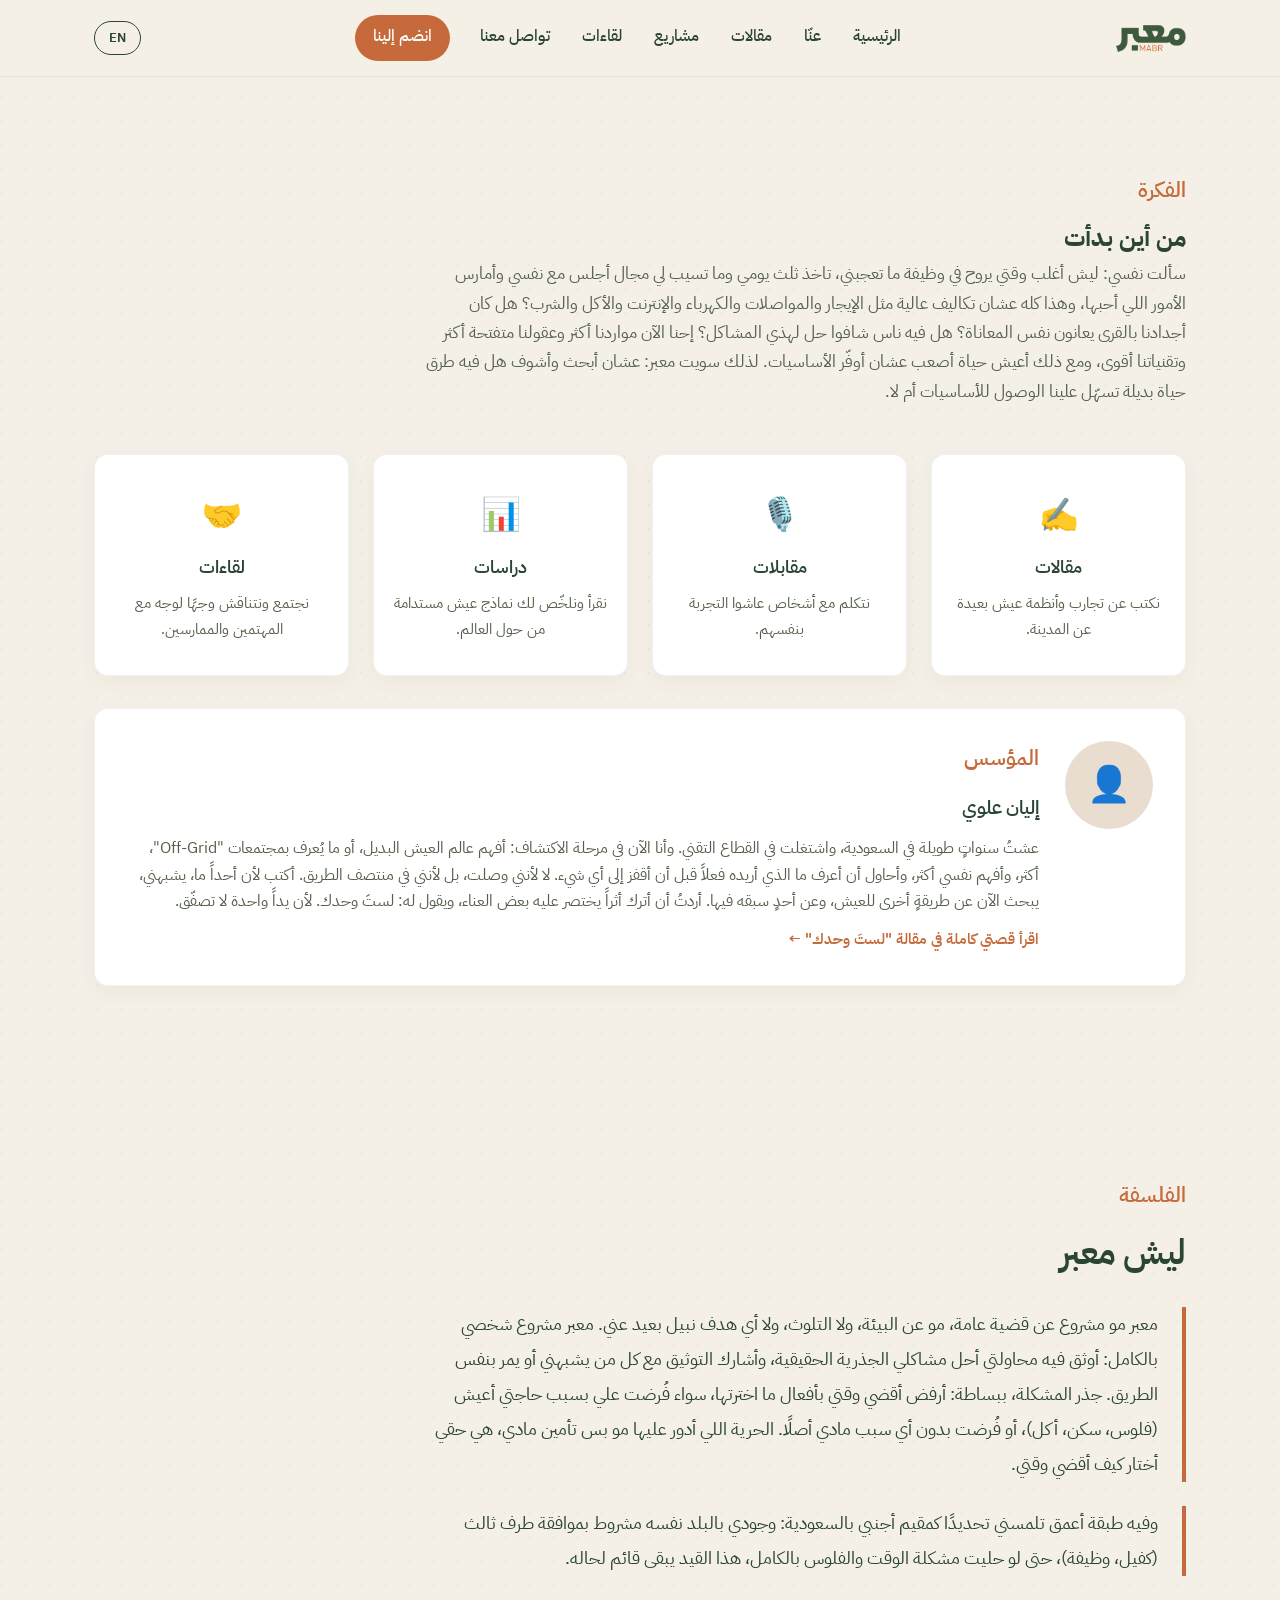
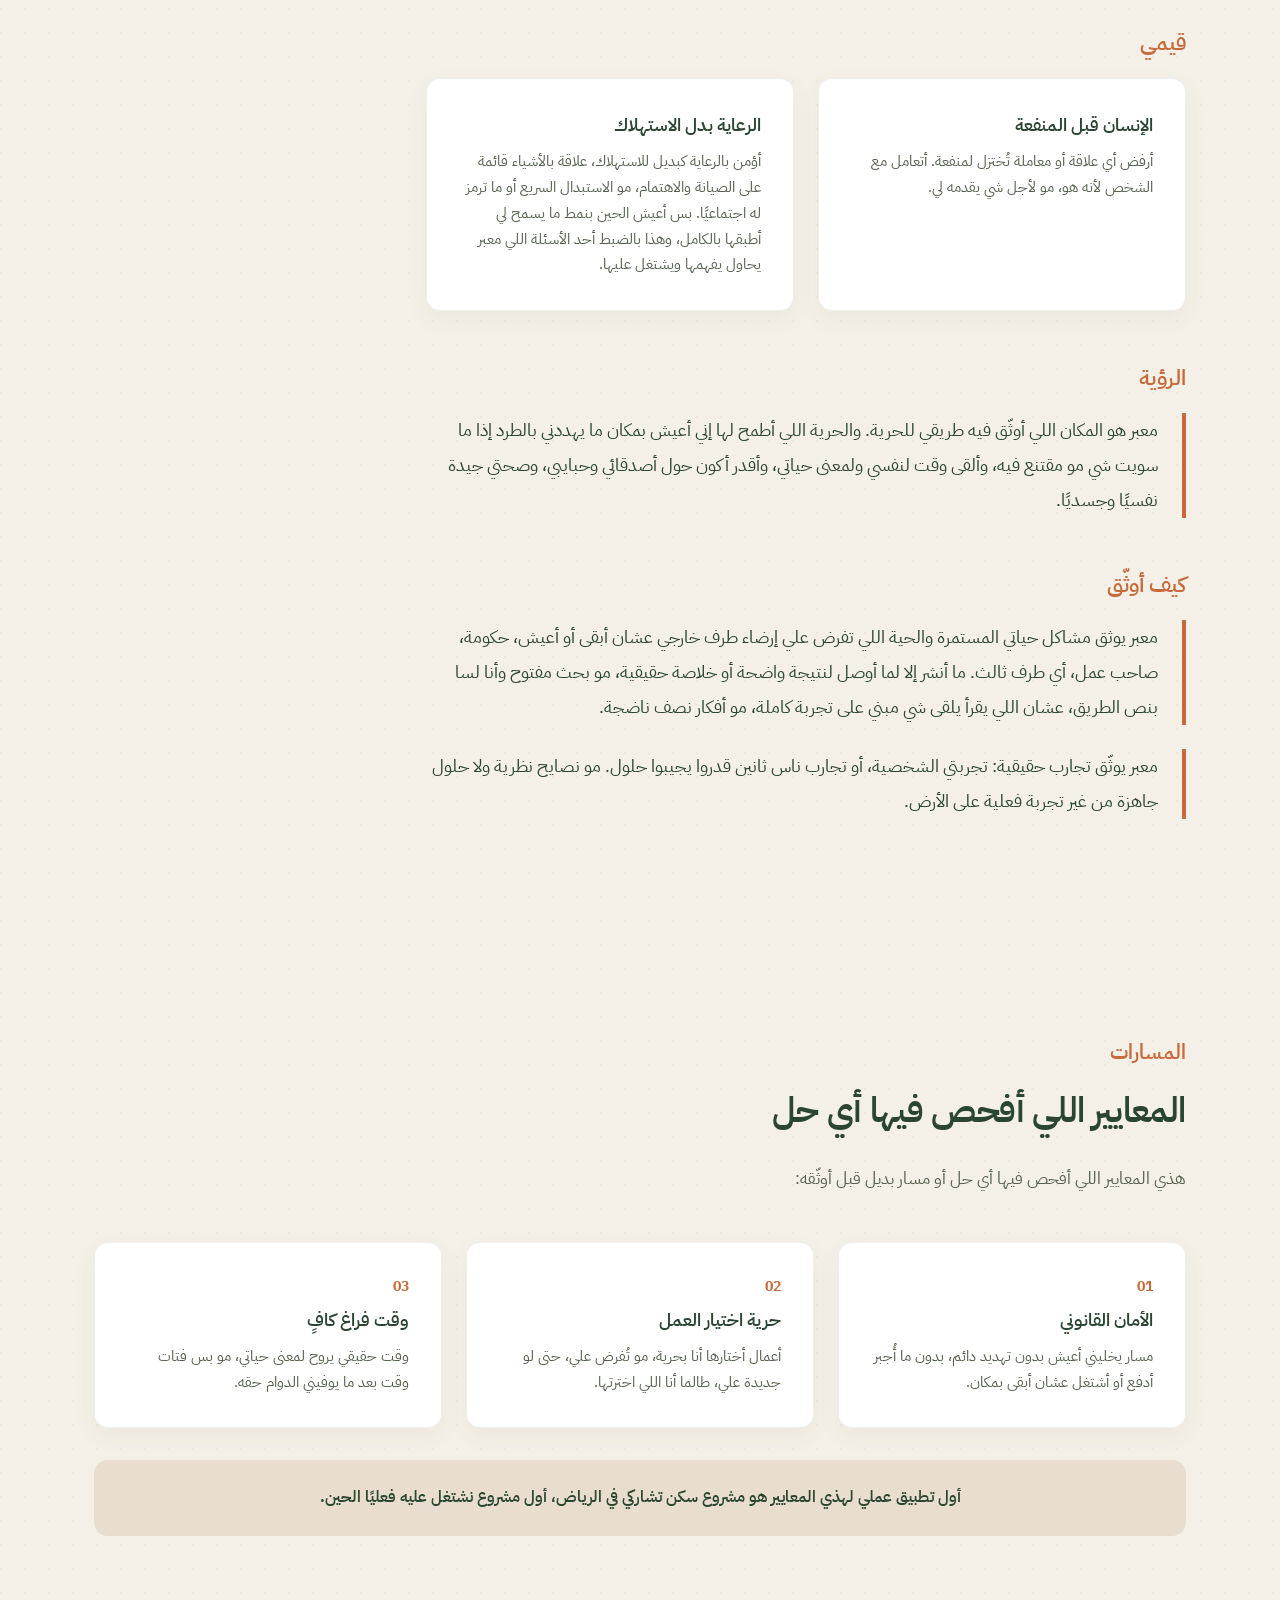
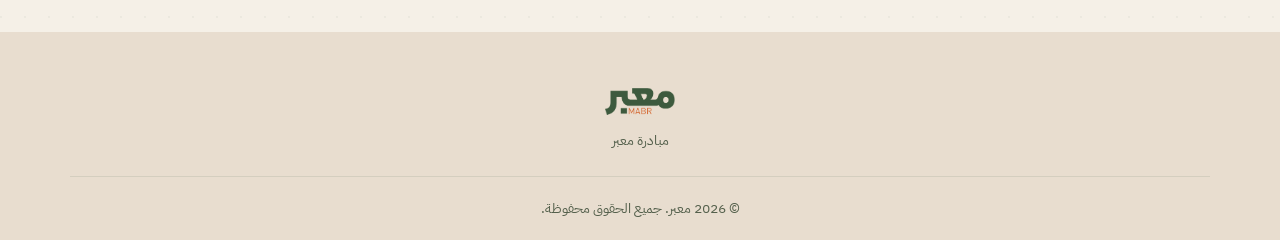
==== about.html @ 3aae7ce2 "Simplify homepage, split About/Articles into dedicated pages" ====
<!DOCTYPE html>
<html lang="ar" dir="rtl">
<head>
<meta charset="UTF-8">
<meta name="viewport" content="width=device-width, initial-scale=1.0">
<title>عنّا | معبر</title>
<meta name="description" content="معبر: الفكرة، الفلسفة، القيم، والمعايير اللي أفحص فيها أي حل أو مسار عيش بديل.">
<meta property="og:type" content="website">
<meta property="og:title" content="عنّا | معبر">
<meta property="og:description" content="معبر: الفكرة، الفلسفة، القيم، والمعايير اللي أفحص فيها أي حل أو مسار عيش بديل.">
<meta property="og:image" content="https://mabr.net/logo.png">
<meta property="og:url" content="https://mabr.net/about.html">
<meta name="twitter:card" content="summary">
<meta name="twitter:title" content="عنّا | معبر">
<meta name="twitter:description" content="معبر: الفكرة، الفلسفة، القيم، والمعايير اللي أفحص فيها أي حل أو مسار عيش بديل.">
<meta name="twitter:image" content="https://mabr.net/logo.png">
<link rel="canonical" href="https://mabr.net/about.html">
<link rel="preconnect" href="https://fonts.googleapis.com">
<link href="https://fonts.googleapis.com/css2?family=IBM+Plex+Sans+Arabic:wght@400;500;600;700&family=IBM+Plex+Sans:wght@400;500;600;700&display=swap" rel="stylesheet">
<link rel="icon" href="favicon-32.png" sizes="32x32" type="image/png">
<link rel="icon" href="favicon-192.png" sizes="192x192" type="image/png">
<link rel="apple-touch-icon" href="apple-touch-icon.png">
<link rel="stylesheet" href="style.css">
</head>
<body class="lang-ar">

<header class="site-header">
  <div class="container header-inner">
    <a href="index.html" class="logo">
      <img src="logo.png" alt="معبر" class="logo-img" onerror="this.style.display='none'; this.closest('.logo').classList.add('logo-fallback');">
      <span class="logo-text"><span class="logo-ar">معبر</span><span class="logo-en">Mabr</span></span>
    </a>

    <nav class="main-nav" id="mainNav">
      <a href="index.html#home" data-i18n="nav_home">الرئيسية</a>
      <a href="about.html" data-i18n="nav_about">عنّا</a>
      <a href="articles.html" data-i18n="nav_articles">مقالات</a>
      <a href="projects.html" data-i18n="nav_projects">مشاريع</a>
      <a href="talks.html" data-i18n="nav_talks">لقاءات</a>
      <a href="contact.html" data-i18n="nav_contact">تواصل معنا</a>
      <a href="index.html#join" class="nav-cta" data-i18n="nav_join">انضم إلينا</a>
    </nav>

    <div class="header-actions">
      <button id="langToggle" class="lang-toggle" aria-label="Switch language">EN</button>
      <button id="navBurger" class="nav-burger" aria-label="Menu">
        <span></span><span></span><span></span>
      </button>
    </div>
  </div>
</header>

<main>
  <!-- ABOUT -->
  <section class="about">
    <div class="container">
      <span class="section-tag" data-i18n="about_tag">الفكرة</span>
      <h1 data-i18n="about_title">من أين بدأت</h1>
      <p class="about-text" data-i18n="about_text">
        سألت نفسي: ليش أغلب وقتي يروح في وظيفة ما تعجبني، تاخذ ثلث يومي وما تسيب لي مجال أجلس مع نفسي وأمارس الأمور
        اللي أحبها، وهذا كله عشان تكاليف عالية مثل الإيجار والمواصلات والكهرباء والإنترنت والأكل والشرب؟ هل كان
        أجدادنا بالقرى يعانون نفس المعاناة؟ هل فيه ناس شافوا حل لهذي المشاكل؟ إحنا الآن مواردنا أكثر وعقولنا متفتحة
        أكثر وتقنياتنا أقوى، ومع ذلك أعيش حياة أصعب عشان أوفّر الأساسيات. لذلك سويت معبر: عشان أبحث وأشوف هل فيه طرق
        حياة بديلة تسهّل علينا الوصول للأساسيات أم لا.
      </p>

      <div class="pillars">
        <div class="pillar">
          <span class="pillar-icon">✍️</span>
          <h3 data-i18n="pillar1_title">مقالات</h3>
          <p data-i18n="pillar1_text">نكتب عن تجارب وأنظمة عيش بعيدة عن المدينة.</p>
        </div>
        <div class="pillar">
          <span class="pillar-icon">🎙️</span>
          <h3 data-i18n="pillar2_title">مقابلات</h3>
          <p data-i18n="pillar2_text">نتكلم مع أشخاص عاشوا التجربة بنفسهم.</p>
        </div>
        <div class="pillar">
          <span class="pillar-icon">📊</span>
          <h3 data-i18n="pillar3_title">دراسات</h3>
          <p data-i18n="pillar3_text">نقرأ ونلخّص لك نماذج عيش مستدامة من حول العالم.</p>
        </div>
        <div class="pillar">
          <span class="pillar-icon">🤝</span>
          <h3 data-i18n="pillar4_title">لقاءات</h3>
          <p data-i18n="pillar4_text">نجتمع ونتناقش وجهًا لوجه مع المهتمين والممارسين.</p>
        </div>
      </div>

      <div class="founder">
        <div class="founder-avatar">
          <img src="founder.jpg" alt="" class="founder-img" onerror="this.style.display='none';">
          <span>👤</span>
        </div>
        <div class="founder-text">
          <span class="section-tag" data-i18n="founder_tag">المؤسس</span>
          <h3 data-i18n="founder_name">إليان علوي</h3>
          <p data-i18n="founder_bio">
            عشتُ سنواتٍ طويلة في السعودية، واشتغلت في القطاع التقني. وأنا الآن في مرحلة الاكتشاف: أفهم عالم العيش
            البديل، أو ما يُعرف بمجتمعات "Off-Grid"، أكثر، وأفهم نفسي أكثر، وأحاول أن أعرف ما الذي أريده فعلاً قبل أن
            أقفز إلى أي شيء. لا لأنني وصلت، بل لأنني في منتصف الطريق. أكتب لأن أحداً ما، يشبهني، يبحث الآن عن طريقةٍ
            أخرى للعيش، وعن أحدٍ سبقه فيها. أردتُ أن أترك أثراً يختصر عليه بعض العناء، ويقول له: لستَ وحدك. لأن يداً واحدة
            لا تصفّق.
          </p>
          <a href="article-1.html" class="founder-more" data-i18n="founder_more_link">اقرأ قصتي كاملة في مقالة "لستَ وحدك" ←</a>
        </div>
      </div>
    </div>
  </section>

  <!-- PHILOSOPHY -->
  <section id="philosophy" class="philosophy">
    <div class="container">
      <span class="section-tag" data-i18n="philosophy_tag">الفلسفة</span>
      <h2 data-i18n="philosophy_title">ليش معبر</h2>
      <p class="manifesto-text" data-i18n="philosophy_text1">
        معبر مو مشروع عن قضية عامة، مو عن البيئة، ولا التلوث، ولا أي هدف نبيل بعيد عني. معبر مشروع شخصي بالكامل: أوثق فيه محاولتي أحل مشاكلي الجذرية الحقيقية، وأشارك التوثيق مع كل من يشبهني أو يمر بنفس الطريق. جذر المشكلة، ببساطة: أرفض أقضي وقتي بأفعال ما اخترتها، سواء فُرضت علي بسبب حاجتي أعيش (فلوس، سكن، أكل)، أو فُرضت بدون أي سبب مادي أصلًا. الحرية اللي أدور عليها مو بس تأمين مادي، هي حقي أختار كيف أقضي وقتي.
      </p>
      <p class="manifesto-text" data-i18n="philosophy_text2">
        وفيه طبقة أعمق تلمسني تحديدًا كمقيم أجنبي بالسعودية: وجودي بالبلد نفسه مشروط بموافقة طرف ثالث (كفيل، وظيفة)، حتى لو حليت مشكلة الوقت والفلوس بالكامل، هذا القيد يبقى قائم لحاله.
      </p>

      <h3 class="philosophy-subtitle" data-i18n="values_title">قيمي</h3>
      <div class="value-grid">
        <div class="value-card">
          <h3 data-i18n="value1_title">الإنسان قبل المنفعة</h3>
          <p data-i18n="value1_text">أرفض أي علاقة أو معاملة تُختزل لمنفعة. أتعامل مع الشخص لأنه هو، مو لأجل شي يقدمه لي.</p>
        </div>
        <div class="value-card">
          <h3 data-i18n="value2_title">الرعاية بدل الاستهلاك</h3>
          <p data-i18n="value2_text">أؤمن بالرعاية كبديل للاستهلاك، علاقة بالأشياء قائمة على الصيانة والاهتمام، مو الاستبدال السريع أو ما ترمز له اجتماعيًا. بس أعيش الحين بنمط ما يسمح لي أطبقها بالكامل، وهذا بالضبط أحد الأسئلة اللي معبر يحاول يفهمها ويشتغل عليها.</p>
        </div>
      </div>

      <h3 class="philosophy-subtitle" data-i18n="vision_title">الرؤية</h3>
      <p class="manifesto-text" data-i18n="vision_text">
        معبر هو المكان اللي أوثّق فيه طريقي للحرية. والحرية اللي أطمح لها إني أعيش بمكان ما يهددني بالطرد إذا ما سويت شي مو مقتنع فيه، وألقى وقت لنفسي ولمعنى حياتي، وأقدر أكون حول أصدقائي وحبايبي، وصحتي جيدة نفسيًا وجسديًا.
      </p>

      <h3 class="philosophy-subtitle" data-i18n="method_title">كيف أوثّق</h3>
      <p class="manifesto-text" data-i18n="method_text1">
        معبر يوثق مشاكل حياتي المستمرة والحية اللي تفرض علي إرضاء طرف خارجي عشان أبقى أو أعيش، حكومة، صاحب عمل، أي طرف ثالث. ما أنشر إلا لما أوصل لنتيجة واضحة أو خلاصة حقيقية، مو بحث مفتوح وأنا لسا بنص الطريق، عشان اللي يقرأ يلقى شي مبني على تجربة كاملة، مو أفكار نصف ناضجة.
      </p>
      <p class="manifesto-text" data-i18n="method_text2">
        معبر يوثّق تجارب حقيقية: تجربتي الشخصية، أو تجارب ناس ثانين قدروا يجيبوا حلول. مو نصايح نظرية ولا حلول جاهزة من غير تجربة فعلية على الأرض.
      </p>
    </div>
  </section>

  <!-- CRITERIA -->
  <section id="criteria" class="lab">
    <div class="container">
      <span class="section-tag" data-i18n="criteria_tag">المسارات</span>
      <h2 data-i18n="criteria_title">المعايير اللي أفحص فيها أي حل</h2>
      <p class="lab-intro" data-i18n="criteria_intro">
        هذي المعايير اللي أفحص فيها أي حل أو مسار بديل قبل أوثّقه:
      </p>

      <div class="lab-grid">
        <div class="lab-card">
          <span class="lab-num">01</span>
          <h3 data-i18n="criteria1_title">الأمان القانوني</h3>
          <p data-i18n="criteria1_text">مسار يخليني أعيش بدون تهديد دائم، بدون ما أُجبر أدفع أو أشتغل عشان أبقى بمكان.</p>
        </div>
        <div class="lab-card">
          <span class="lab-num">02</span>
          <h3 data-i18n="criteria2_title">حرية اختيار العمل</h3>
          <p data-i18n="criteria2_text">أعمال أختارها أنا بحرية، مو تُفرض علي، حتى لو جديدة علي، طالما أنا اللي اخترتها.</p>
        </div>
        <div class="lab-card">
          <span class="lab-num">03</span>
          <h3 data-i18n="criteria3_title">وقت فراغ كافٍ</h3>
          <p data-i18n="criteria3_text">وقت حقيقي يروح لمعنى حياتي، مو بس فتات وقت بعد ما يوفيني الدوام حقه.</p>
        </div>
      </div>

      <p class="criteria-focus" data-i18n="criteria_focus">
        أول تطبيق عملي لهذي المعايير هو مشروع سكن تشاركي في الرياض، أول مشروع نشتغل عليه فعليًا الحين.
      </p>
    </div>
  </section>
</main>

<footer class="site-footer">
  <div class="container footer-inner">
    <div class="footer-brand">
      <a href="index.html" class="logo">
        <img src="logo.png" alt="معبر" class="logo-img" onerror="this.style.display='none'; this.closest('.logo').classList.add('logo-fallback');">
        <span class="logo-text"><span class="logo-ar">معبر</span><span class="logo-en">Mabr</span></span>
      </a>
      <p data-i18n="footer_tagline">مبادرة معبر</p>
    </div>
  </div>
  <p class="footer-copy" data-i18n="footer_copy">© 2026 معبر. جميع الحقوق محفوظة.</p>
</footer>

<script src="script.js"></script>
</body>
</html>
---- style.css ----
:root{
  --green-dark:#2A4531;   /* أخضر غامق - نصوص رئيسية وعناوين وأيقونات */
  --green:#35543B;        /* أخضر أساسي - أسطح كبيرة (قسم العضوية) */
  --green-muted:#8A9988;  /* أخضر هادئ - عناصر مساعدة وحدود */
  --cream:#F5F0E7;        /* كريمي دافئ - الخلفية الأساسية */
  --beige:#E8DDCF;        /* بيج دافئ - خلفيات ثانوية */
  --terracotta:#C66A3B;   /* تيراكوتا - أزرار ودعوات لاتخاذ إجراء وعناوين أقسام فقط */
  --brown:#8B6547;        /* بني دافئ - روابط وعناصر مساعدة */
  --white:#FFFFFF;
  --text:#2A4531;
  --text-soft:#54604C;
  --radius:14px;
  --max:1140px;
  /* نظام مسافات بمضاعفات 4px */
  --sp-1:4px; --sp-2:8px; --sp-3:16px; --sp-4:24px; --sp-5:32px; --sp-6:48px; --sp-7:64px; --sp-8:96px;
}

*{box-sizing:border-box;margin:0;padding:0;}

body{
  background-color:var(--cream);
  background-image:radial-gradient(circle at 1px 1px, rgba(42,69,49,0.045) 1px, transparent 0);
  background-size:24px 24px;
  color:var(--text);
  font-family:'IBM Plex Sans Arabic','Tajawal',sans-serif;
  font-weight:400;
  line-height:1.7;
  overflow-x:hidden;
}

body.lang-en{
  font-family:'IBM Plex Sans','Poppins',sans-serif;
}

img{max-width:100%;display:block;}
a{color:inherit;text-decoration:none;}
ul{list-style:none;}

.container{
  max-width:var(--max);
  margin:0 auto;
  padding:0 var(--sp-4);
}

/* Logo */
.logo{display:flex;align-items:center;gap:10px;}
.logo-img{height:42px;width:auto;display:block;}
/* text logo is hidden by default; shown only if the image fails to load */
.logo:not(.logo-fallback) .logo-text{display:none;}
.logo-en{display:none;}
body.lang-en .logo-ar{display:none;}
body.lang-en .logo-en{display:inline;}

/* HEADER */
.site-header{
  position:sticky;top:0;z-index:50;
  background:rgba(245,240,231,0.92);
  backdrop-filter:blur(6px);
  border-bottom:1px solid rgba(42,69,49,0.08);
}
.header-inner{
  display:flex;align-items:center;justify-content:space-between;
  height:76px;
}
.logo{font-size:1.6rem;font-weight:700;color:var(--green-dark);}

.main-nav{
  display:flex;gap:28px;align-items:center;
  font-weight:500;
}
.main-nav a{
  padding:6px 2px;
  border-bottom:2px solid transparent;
  transition:border-color .2s, color .2s;
}
.main-nav a:hover{border-color:var(--terracotta);}
.nav-cta{
  background:var(--terracotta);
  color:#fff !important;
  padding:8px 18px !important;
  border-radius:999px;
}
.nav-cta:hover{background:var(--green-dark);border-color:transparent !important;}

.header-actions{display:flex;align-items:center;gap:14px;}
.lang-toggle{
  border:1px solid var(--green-dark);
  background:transparent;
  color:var(--green-dark);
  font-weight:600;
  padding:6px 14px;
  border-radius:999px;
  cursor:pointer;
  font-family:inherit;
}
.lang-toggle:hover{background:var(--green-dark);color:#fff;}

.nav-burger{display:none;flex-direction:column;gap:5px;background:none;border:none;cursor:pointer;}
.nav-burger span{width:24px;height:2px;background:var(--text);display:block;}

/* HERO */
.hero{
  position:relative;
  overflow:hidden;
  min-height:100vh;
  display:flex;
  align-items:center;
  padding:140px 0 100px;
  text-align:center;
}
.hero-bg{
  position:absolute;
  inset:0;
  z-index:0;
  display:grid;
  grid-template-columns:repeat(4,1fr);
  grid-template-rows:repeat(4,1fr);
  gap:3px;
  filter:blur(1.5px) saturate(0.85) sepia(0.12);
}
.hero-bg img{
  width:100%;height:100%;object-fit:cover;display:block;
}
.hero-overlay{
  position:absolute;
  inset:0;
  z-index:1;
  background:
    linear-gradient(180deg, rgba(24,32,22,0.72), rgba(16,22,15,0.84)),
    radial-gradient(circle at 20% 15%, rgba(0,0,0,0.12), transparent 60%),
    radial-gradient(circle at 85% 85%, rgba(0,0,0,0.2), transparent 55%);
}
.hero-inner{
  position:relative;
  z-index:2;
}
.hero .eyebrow{color:#e0a878;}
.hero h1{color:#fff;}
.hero-sub{color:#e7ecdf;}
.hero .btn-ghost{border-color:#fff;color:#fff;}

@media (min-width:900px){
  .hero-bg{
    display:block;
    filter:blur(0.5px) saturate(0.85) sepia(0.12);
  }
  .hero-bg img{
    position:absolute;
    border-radius:8px;
    box-shadow:0 14px 30px rgba(0,0,0,0.4);
  }
  .hero-bg img:nth-child(1){top:-8%;left:-5%;width:28%;height:40%;transform:rotate(-7deg);z-index:1;}
  .hero-bg img:nth-child(2){top:-4%;left:20%;width:26%;height:38%;transform:rotate(5deg);z-index:2;}
  .hero-bg img:nth-child(3){top:-10%;left:44%;width:27%;height:42%;transform:rotate(-4deg);z-index:1;}
  .hero-bg img:nth-child(4){top:-6%;left:68%;width:30%;height:40%;transform:rotate(8deg);z-index:2;}
  .hero-bg img:nth-child(5){top:22%;left:-6%;width:27%;height:40%;transform:rotate(9deg);z-index:3;}
  .hero-bg img:nth-child(6){top:26%;left:16%;width:25%;height:38%;transform:rotate(-6deg);z-index:2;}
  .hero-bg img:nth-child(7){top:20%;left:40%;width:28%;height:42%;transform:rotate(6deg);z-index:3;}
  .hero-bg img:nth-child(8){top:24%;left:64%;width:27%;height:39%;transform:rotate(-9deg);z-index:2;}
  .hero-bg img:nth-child(9){top:22%;left:86%;width:24%;height:38%;transform:rotate(5deg);z-index:1;}
  .hero-bg img:nth-child(10){top:54%;left:-4%;width:26%;height:40%;transform:rotate(-5deg);z-index:2;}
  .hero-bg img:nth-child(11){top:58%;left:18%;width:27%;height:42%;transform:rotate(8deg);z-index:3;}
  .hero-bg img:nth-child(12){top:52%;left:42%;width:26%;height:38%;transform:rotate(-7deg);z-index:2;}
  .hero-bg img:nth-child(13){top:56%;left:64%;width:28%;height:41%;transform:rotate(6deg);z-index:3;}
  .hero-bg img:nth-child(14){top:54%;left:86%;width:25%;height:39%;transform:rotate(-8deg);z-index:1;}
  .hero-bg img:nth-child(15){top:80%;left:8%;width:26%;height:35%;transform:rotate(6deg);z-index:2;}
  .hero-bg img:nth-child(16){top:82%;left:56%;width:27%;height:34%;transform:rotate(-6deg);z-index:2;}
}
.eyebrow{
  display:inline-block;
  color:var(--terracotta);
  font-weight:600;
  font-size:1.3rem;
  letter-spacing:.3px;
  margin-bottom:18px;
}
.hero h1{
  font-size:3.2rem;
  font-weight:700;
  margin-bottom:20px;
  line-height:1.25;
}
.hero-sub{
  max-width:620px;margin:0 auto 34px;
  font-size:1.15rem;
  font-weight:400;
}
.hero-actions{display:flex;gap:16px;justify-content:center;flex-wrap:wrap;}

.btn{
  display:inline-block;padding:14px 30px;border-radius:999px;
  font-weight:600;transition:transform .15s, box-shadow .15s;
}
.btn:hover{transform:translateY(-1px);}
.btn-primary{background:var(--terracotta);color:#fff;box-shadow:0 6px 16px rgba(198,106,59,0.22);}
.btn-ghost{border:2px solid var(--green-dark);color:var(--green-dark);}

/* SECTION COMMON */
section{padding:96px 0;}
.section-tag{
  display:inline-block;color:var(--terracotta);font-weight:600;font-size:1.3rem;margin-bottom:10px;
}
section h2{
  font-size:2.2rem;font-weight:600;color:var(--green-dark);margin-bottom:var(--sp-4);letter-spacing:-0.01em;
}

/* ABOUT */
.about-text{max-width:760px;color:var(--text-soft);font-size:1.08rem;margin-bottom:var(--sp-6);}
.pillars{
  display:grid;grid-template-columns:repeat(4,1fr);gap:var(--sp-4);
}
.pillar{
  background:#fff;border-radius:var(--radius);padding:var(--sp-5) var(--sp-3);text-align:center;
  border:1px solid rgba(42,69,49,0.07);
  box-shadow:0 6px 20px rgba(42,69,49,0.05);
}
.pillar-icon{font-size:2rem;display:block;margin-bottom:12px;}
.pillar h3{color:var(--green-dark);font-weight:600;margin-bottom:8px;font-size:1.1rem;}
.pillar p{color:var(--text-soft);font-size:.95rem;}

/* FOUNDER */
.founder{
  display:flex;gap:26px;align-items:flex-start;
  background:#fff;border-radius:var(--radius);padding:var(--sp-5);margin-top:var(--sp-5);
  border:1px solid rgba(42,69,49,0.07);
  box-shadow:0 6px 20px rgba(42,69,49,0.05);
}
.founder-avatar{
  position:relative;width:88px;height:88px;min-width:88px;border-radius:50%;
  background:var(--beige);display:flex;align-items:center;justify-content:center;
  overflow:hidden;font-size:2.2rem;
}
.founder-img{position:absolute;inset:0;width:100%;height:100%;object-fit:cover;}
.founder-text h3{color:var(--green-dark);font-weight:600;margin:6px 0 10px;font-size:1.2rem;}
.founder-text p{color:var(--text-soft);font-size:.98rem;}
.founder-more{display:inline-block;margin-top:12px;color:var(--terracotta);font-weight:600;font-size:.95rem;}
@media (max-width:600px){
  .founder{flex-direction:column;align-items:center;text-align:center;}
}

/* PHILOSOPHY */
.manifesto-text{
  max-width:760px;font-size:1.15rem;line-height:1.9;color:var(--text);
  border-inline-start:4px solid var(--terracotta);padding-inline-start:var(--sp-4);
  margin-bottom:var(--sp-4);
}
.philosophy-subtitle{
  font-size:1.4rem;font-weight:600;color:var(--terracotta);margin:var(--sp-6) 0 var(--sp-3);
}
.value-grid{display:grid;grid-template-columns:repeat(2,1fr);gap:var(--sp-4);max-width:760px;margin-top:var(--sp-3);}
.value-card{
  background:#fff;border-radius:var(--radius);padding:var(--sp-5);
  border:1px solid rgba(42,69,49,0.08);
  box-shadow:0 8px 24px rgba(42,69,49,0.05);
}
.value-card h3{color:var(--green-dark);font-weight:600;margin-bottom:8px;font-size:1.1rem;}
.value-card p{color:var(--text-soft);font-size:.95rem;}

/* ARTICLES */
.articles{background:var(--beige);}
.coming-soon{
  background:#fff;border-radius:var(--radius);padding:var(--sp-7) var(--sp-4);text-align:center;
  box-shadow:0 8px 24px rgba(42,69,49,0.06);
}
.coming-soon-text{
  color:var(--text-soft);font-size:1.1rem;max-width:520px;margin:0 auto var(--sp-4);
}
.article-grid{
  display:grid;grid-template-columns:1fr;gap:var(--sp-4);max-width:640px;margin:0 auto var(--sp-4);
}
.article-grid.two-col{
  grid-template-columns:repeat(2,1fr);max-width:900px;
}
@media (max-width:720px){
  .article-grid.two-col{grid-template-columns:1fr;}
}
.card{
  background:#fff;border-radius:var(--radius);overflow:hidden;
  border:1px solid rgba(42,69,49,0.08);
  box-shadow:0 8px 24px rgba(42,69,49,0.05);
  transition:transform .2s;display:block;
}
.card:hover{transform:translateY(-4px);}
.card-body{padding:var(--sp-5);text-align:start;}
.card-type{
  color:var(--terracotta);font-weight:600;font-size:.85rem;text-transform:uppercase;
}
.card h3{margin:8px 0 10px;color:var(--green-dark);font-weight:600;font-size:1.3rem;}
.card p{color:var(--text-soft);font-size:.95rem;}
.more-soon-note{color:var(--text-soft);font-size:.9rem;text-align:center;}

/* LAB */
.lab-intro{max-width:760px;color:var(--text-soft);font-size:1.08rem;margin-bottom:var(--sp-6);}
.lab-grid{display:grid;grid-template-columns:repeat(3,1fr);gap:var(--sp-4);}
.lab-card{
  background:#fff;border-radius:var(--radius);padding:var(--sp-5);
  border:1px solid rgba(42,69,49,0.08);
  box-shadow:0 8px 24px rgba(42,69,49,0.05);
}
.lab-num{color:var(--terracotta);font-weight:700;font-size:.85rem;display:block;margin-bottom:8px;}
.lab-card h3{color:var(--green-dark);font-weight:600;margin-bottom:8px;font-size:1.1rem;}
.lab-card p{color:var(--text-soft);font-size:.95rem;}
.criteria-focus{
  background:var(--beige);border-radius:var(--radius);padding:var(--sp-4);margin-top:var(--sp-5);
  color:var(--green-dark);font-weight:600;text-align:center;
}

/* PROJECTS */
.project-card{
  display:block;background:#fff;border-radius:var(--radius);padding:var(--sp-6);
  max-width:640px;border:1px solid rgba(42,69,49,0.08);
  box-shadow:0 8px 24px rgba(42,69,49,0.05);
  transition:transform .2s;
}
.project-card:hover{transform:translateY(-4px);}
.project-status{
  display:inline-block;background:var(--beige);color:var(--green-dark);
  font-weight:600;font-size:.8rem;padding:4px 12px;border-radius:999px;margin-bottom:12px;
}
.project-card h3{color:var(--green-dark);font-weight:600;font-size:1.4rem;margin-bottom:10px;}
.project-card p{color:var(--text-soft);font-size:1rem;margin-bottom:14px;}
.project-link{color:var(--terracotta);font-weight:600;}

/* EXPLORE (homepage teaser grid) */
.explore-grid{display:grid;grid-template-columns:repeat(3,1fr);gap:var(--sp-4);margin-top:var(--sp-3);}
.explore-card{
  display:block;background:#fff;border-radius:var(--radius);padding:var(--sp-5);
  border:1px solid rgba(42,69,49,0.08);
  box-shadow:0 8px 24px rgba(42,69,49,0.05);
  transition:transform .2s;
}
.explore-card:hover{transform:translateY(-4px);}
.explore-tag{
  display:block;color:var(--terracotta);font-weight:600;font-size:.8rem;text-transform:uppercase;margin-bottom:8px;
}
.explore-status{
  display:inline-block;background:var(--beige);color:var(--green-dark);
  font-weight:600;font-size:.8rem;padding:4px 12px;border-radius:999px;margin-bottom:12px;
}
.explore-card h3{color:var(--green-dark);font-weight:600;font-size:1.2rem;margin-bottom:8px;}
.explore-card p{color:var(--text-soft);font-size:.95rem;margin-bottom:12px;}
.explore-link{color:var(--terracotta);font-weight:600;font-size:.9rem;}
@media (max-width:900px){
  .explore-grid{grid-template-columns:1fr;}
}

/* PROJECT DETAIL PAGE */
.project-detail{
  max-width:640px;margin:0 auto;text-align:start;
}
.project-detail .project-status{margin-bottom:16px;}
.project-detail p{color:var(--text-soft);font-size:1.08rem;line-height:1.9;margin-bottom:var(--sp-4);}

/* ARTICLE PAGE */
.article-hero{padding:60px 0 30px;text-align:center;}
.back-link{
  display:inline-block;color:var(--brown);font-weight:600;margin-bottom:20px;
}
.article-hero h1{
  font-size:3rem;font-weight:700;color:var(--green-dark);margin:10px 0 var(--sp-3);
}
.article-byline{color:var(--text-soft);font-size:.95rem;}
.article-body{padding:20px 0 90px;}
.prose{max-width:640px;margin:0 auto;font-size:1.08rem;font-weight:400;line-height:1.9;color:var(--text);}
.prose p{margin-bottom:var(--sp-4);}
.prose h2{font-size:1.75rem;font-weight:600;color:var(--green-dark);margin:var(--sp-6) 0 var(--sp-3);letter-spacing:-0.01em;}
.prose h3{font-size:1.35rem;font-weight:600;color:var(--terracotta);margin:var(--sp-5) 0 10px;}
.prose img{border-radius:var(--radius);margin-top:8px;width:100%;object-fit:cover;max-height:420px;filter:sepia(0.15) saturate(0.9) contrast(0.97);}
.prose a{color:var(--brown);text-decoration:underline;}
.prose em{color:var(--text-soft);font-style:italic;}
.img-credit{font-size:.8rem;color:var(--text-soft);margin-top:6px;margin-bottom:var(--sp-4);opacity:.85;}
.group-flow{
  display:flex;flex-wrap:wrap;align-items:center;justify-content:center;gap:8px;
  background:var(--beige);border-radius:var(--radius);padding:var(--sp-3);margin:var(--sp-5) 0;
  font-weight:600;color:var(--green-dark);font-size:.9rem;text-align:center;
}
.group-flow .arrow{color:var(--terracotta);font-weight:400;}
.sources-list{padding-inline-start:20px;margin-bottom:var(--sp-4);}
.sources-list li{margin-bottom:8px;}
.sources-list a{color:var(--brown);}

/* CONTACT PAGE */
.contact-form-section{padding:20px 0 90px;}
.contact-form{
  max-width:520px;margin:0 auto;display:flex;flex-direction:column;gap:var(--sp-3);
}
.contact-form input, .contact-form textarea{
  padding:14px 18px;border-radius:14px;border:1px solid rgba(42,69,49,0.15);
  font-family:inherit;font-size:1rem;background:#fff;resize:vertical;
}
.contact-form button{align-self:center;min-width:160px;margin-top:6px;}
.form-note-dark{text-align:center;margin-top:18px;color:var(--text-soft);font-size:.9rem;}

/* GALLERY */
.gallery-grid{
  display:grid;grid-template-columns:repeat(3,1fr);gap:var(--sp-3);
}
.gallery-grid img{
  border-radius:var(--radius);height:220px;object-fit:cover;
  transition:transform .3s;
  filter:sepia(0.12) saturate(0.9);
}
.gallery-grid img:hover{transform:scale(1.03);}
.gallery-note{margin-top:18px;color:var(--text-soft);font-size:.85rem;}

/* JOIN */
.join{
  background:var(--green);color:#fff;text-align:center;
}
.join .section-tag{color:#e0a878;}
.join h2{color:#fff;}
.join-inner{max-width:640px;}
.join p{color:#e7ecdf;margin-bottom:var(--sp-5);}
.join-grounding{font-size:1.05rem;line-height:1.85;}
.signup-form{
  display:flex;gap:12px;flex-wrap:wrap;justify-content:center;margin-bottom:16px;
}
.signup-form input{
  flex:1;min-width:200px;padding:14px 18px;border-radius:999px;border:none;
  font-family:inherit;font-size:1rem;
}
.signup-form button{
  padding:14px 30px;border-radius:999px;border:none;background:var(--terracotta);
  color:#fff;font-weight:600;cursor:pointer;font-family:inherit;font-size:1rem;
}
.signup-form button:hover{background:#a6552e;}
.form-note{font-size:.85rem;color:#c9d2c0;}

/* FOOTER */
.site-footer{background:var(--beige);padding:var(--sp-6) 0 20px;}
.footer-inner{
  display:flex;justify-content:center;align-items:center;flex-wrap:wrap;gap:var(--sp-4);text-align:center;
  padding-bottom:var(--sp-4);border-bottom:1px solid rgba(42,69,49,0.1);
}
.footer-brand span{font-size:1.4rem;font-weight:700;color:var(--green-dark);}
.footer-brand p{color:var(--text-soft);margin-top:6px;font-size:.9rem;}
.footer-social{display:flex;gap:18px;font-weight:600;}
.footer-social a:hover{color:var(--terracotta);}
.footer-copy{text-align:center;padding-top:20px;color:var(--text-soft);font-size:.85rem;}

/* RESPONSIVE */
@media (max-width:900px){
  .pillars{grid-template-columns:repeat(2,1fr);}
  .article-grid{grid-template-columns:1fr;}
  .gallery-grid{grid-template-columns:repeat(2,1fr);}
  .lab-grid{grid-template-columns:repeat(2,1fr);}
}
@media (max-width:720px){
  .main-nav{
    position:absolute;top:76px;insetInlineStart:0;width:100%;
    background:var(--cream);flex-direction:column;
    padding:20px 24px;gap:16px;
    display:none;
    border-bottom:1px solid rgba(42,69,49,0.1);
  }
  .main-nav.open{display:flex;}
  .nav-burger{display:flex;}
  .hero h1{font-size:2.2rem;}
  .pillars{grid-template-columns:1fr;}
  .gallery-grid{grid-template-columns:1fr;}
  .lab-grid{grid-template-columns:1fr;}
  .value-grid{grid-template-columns:1fr;}
}

/* Language utility classes (for long-form bilingual content) */
/* Placed last so they always win over earlier component styles that also set display */
.en-only{display:none !important;}
body.lang-en .ar-only{display:none !important;}
body.lang-en .en-only{display:block !important;}
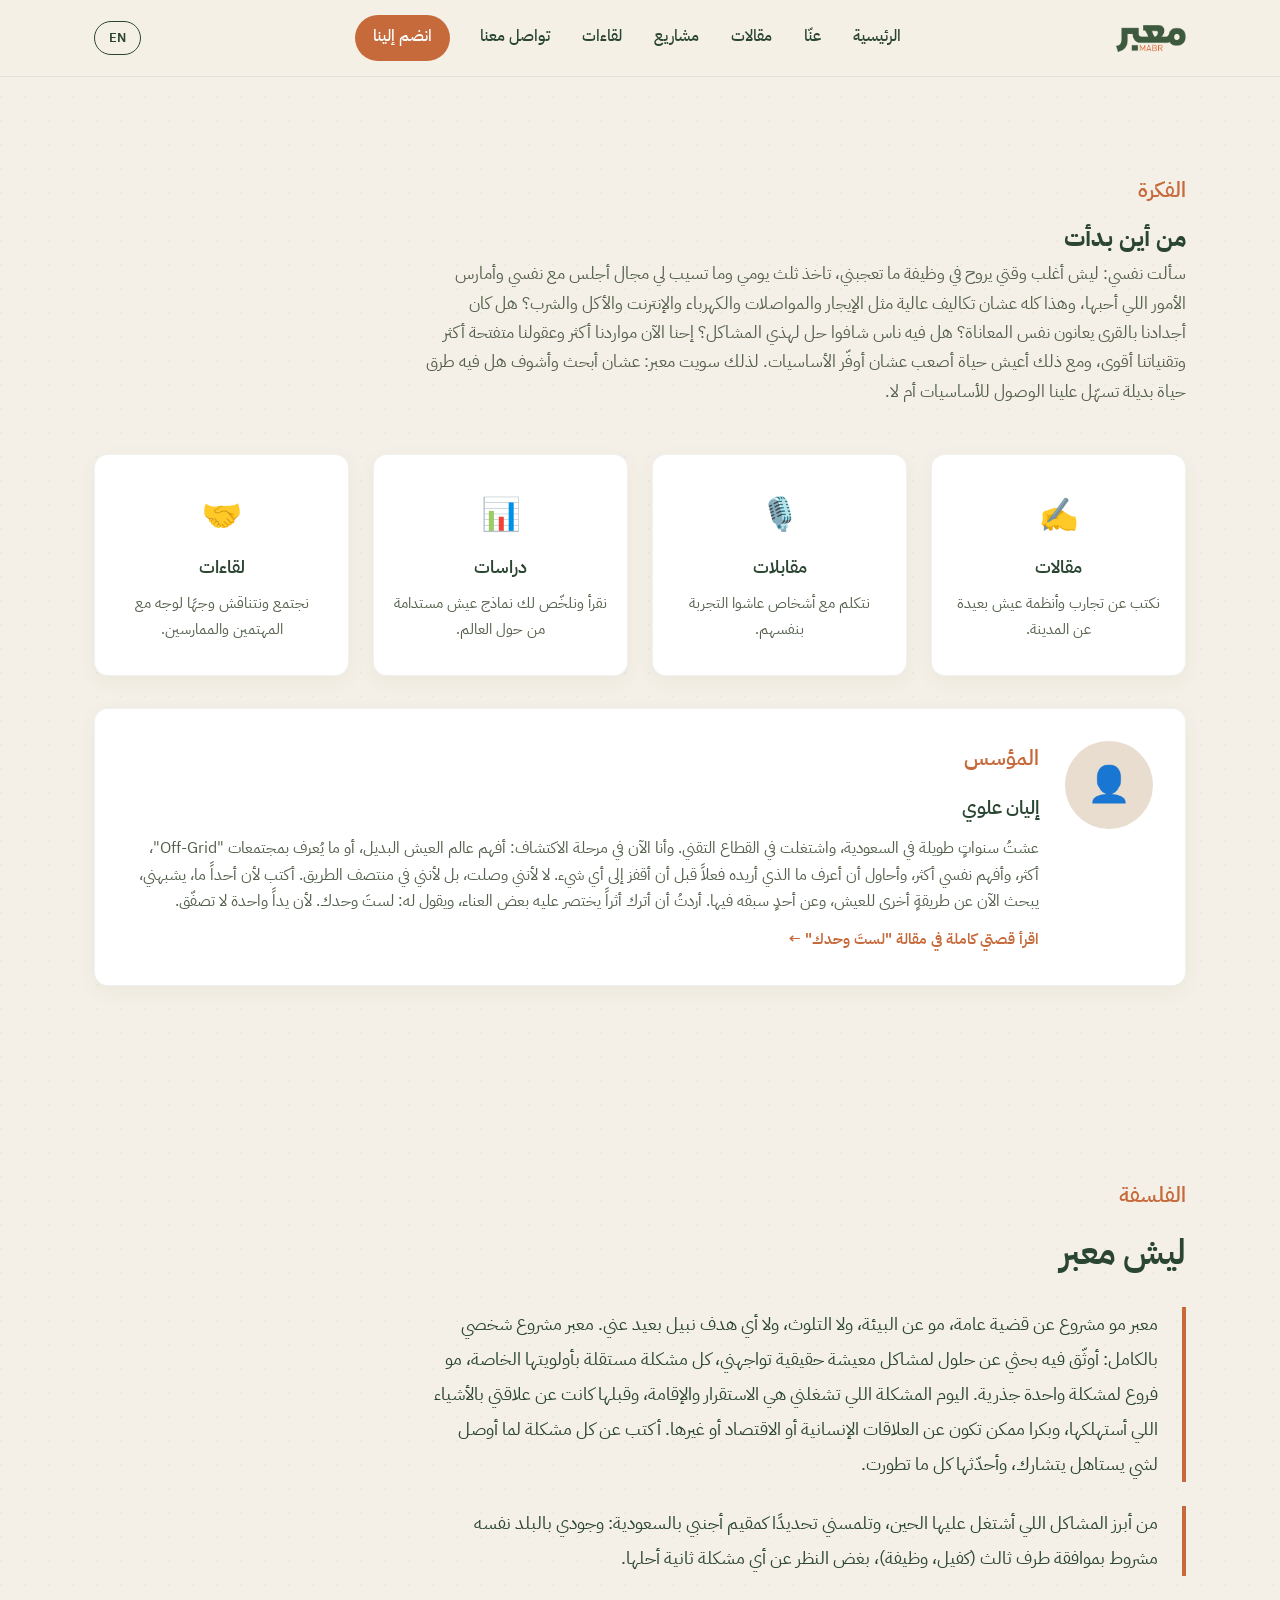
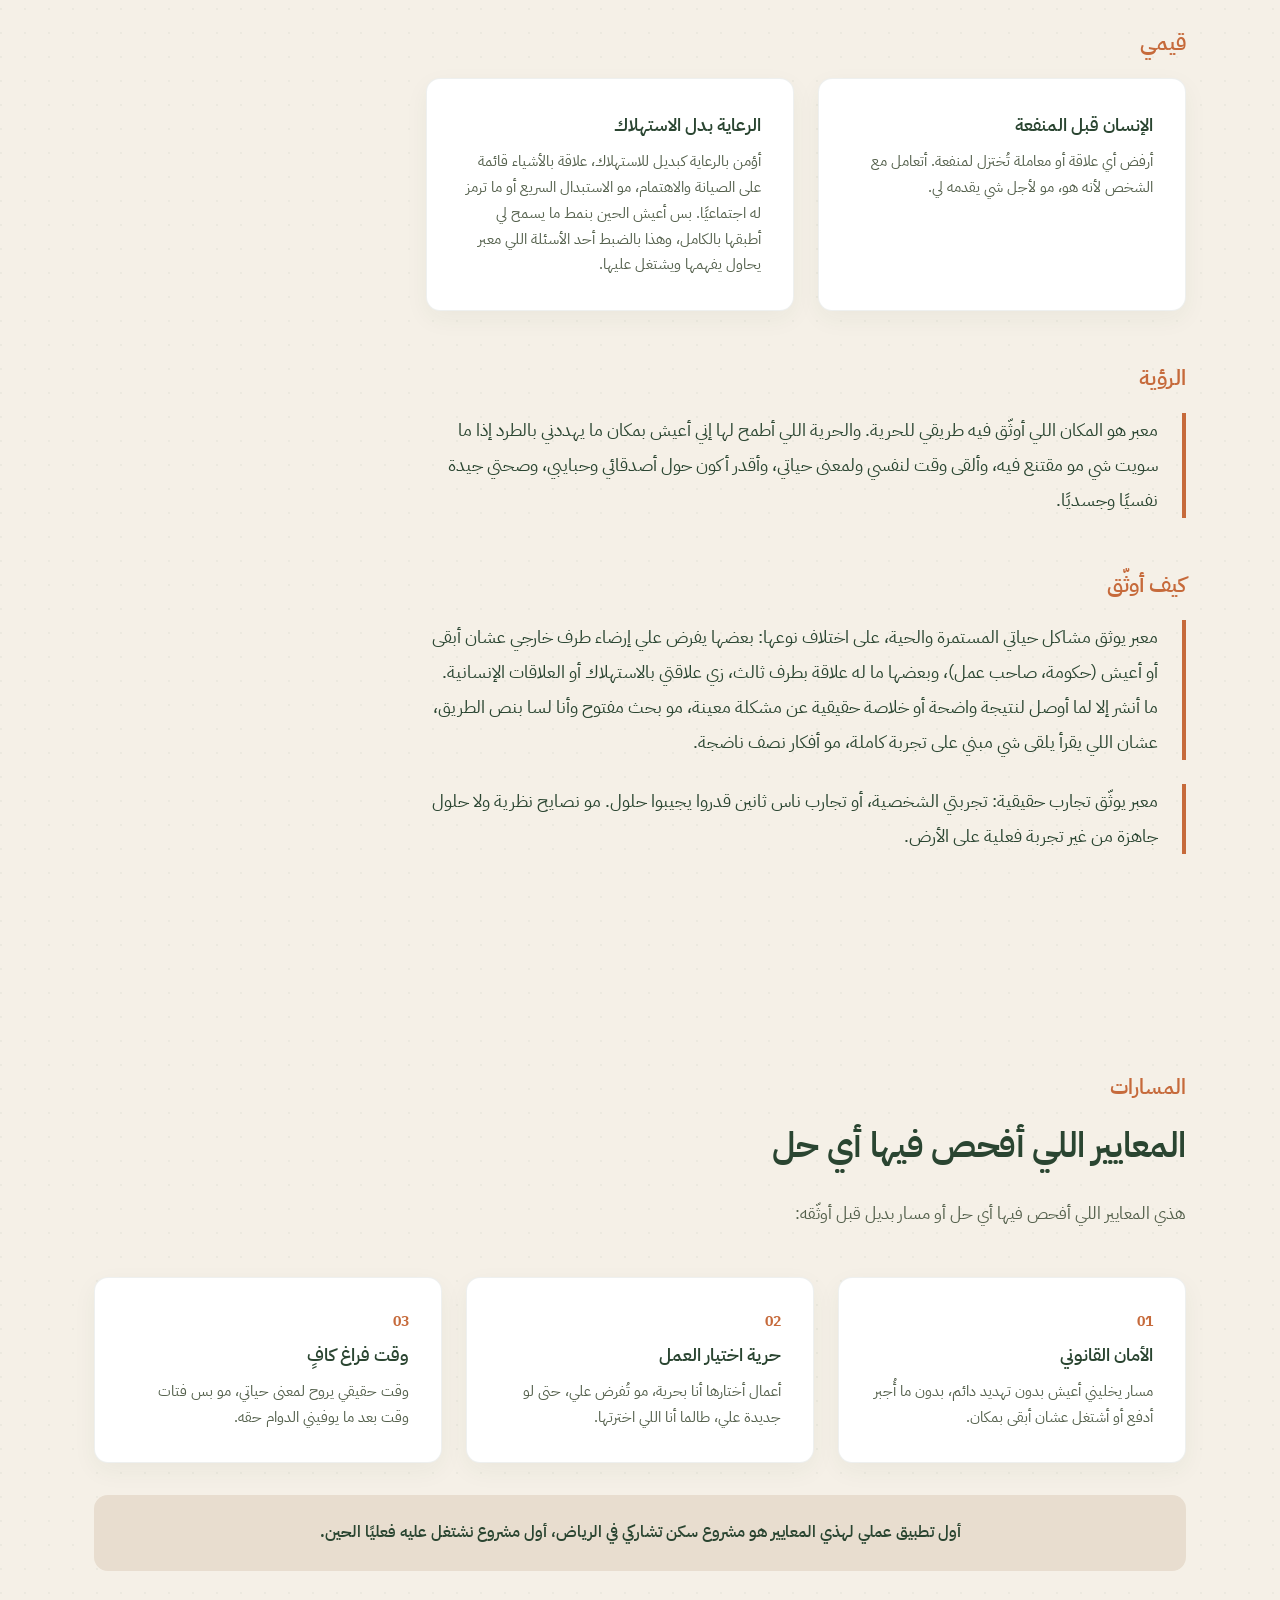
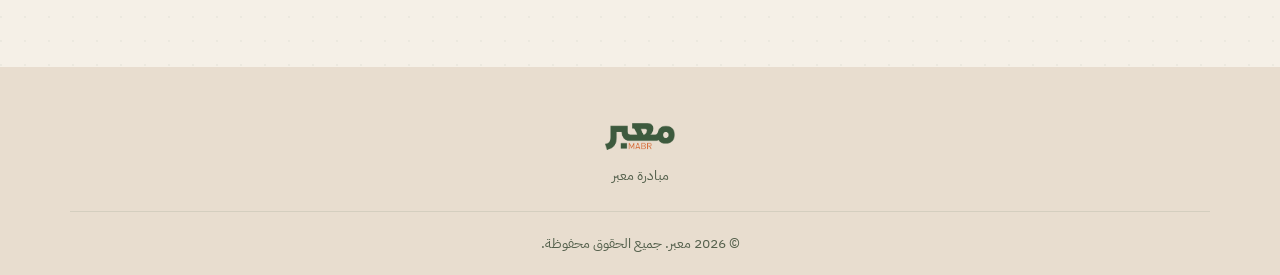
==== commit 88b675ab: "Broaden mission to multiple living problems, add 5-dimension article tagging" ====
--- a/about.html
+++ b/about.html
@@ -20,7 +20,7 @@
 <link rel="icon" href="favicon-32.png" sizes="32x32" type="image/png">
 <link rel="icon" href="favicon-192.png" sizes="192x192" type="image/png">
 <link rel="apple-touch-icon" href="apple-touch-icon.png">
-<link rel="stylesheet" href="style.css">
+<link rel="stylesheet" href="style.css?v=20260804">
 </head>
 <body class="lang-ar">
 
@@ -114,10 +114,10 @@
       <span class="section-tag" data-i18n="philosophy_tag">الفلسفة</span>
       <h2 data-i18n="philosophy_title">ليش معبر</h2>
       <p class="manifesto-text" data-i18n="philosophy_text1">
-        معبر مو مشروع عن قضية عامة، مو عن البيئة، ولا التلوث، ولا أي هدف نبيل بعيد عني. معبر مشروع شخصي بالكامل: أوثق فيه محاولتي أحل مشاكلي الجذرية الحقيقية، وأشارك التوثيق مع كل من يشبهني أو يمر بنفس الطريق. جذر المشكلة، ببساطة: أرفض أقضي وقتي بأفعال ما اخترتها، سواء فُرضت علي بسبب حاجتي أعيش (فلوس، سكن، أكل)، أو فُرضت بدون أي سبب مادي أصلًا. الحرية اللي أدور عليها مو بس تأمين مادي، هي حقي أختار كيف أقضي وقتي.
+        معبر مو مشروع عن قضية عامة، مو عن البيئة، ولا التلوث، ولا أي هدف نبيل بعيد عني. معبر مشروع شخصي بالكامل: أوثّق فيه بحثي عن حلول لمشاكل معيشة حقيقية تواجهني، كل مشكلة مستقلة بأولويتها الخاصة، مو فروع لمشكلة واحدة جذرية. اليوم المشكلة اللي تشغلني هي الاستقرار والإقامة، وقبلها كانت عن علاقتي بالأشياء اللي أستهلكها، وبكرا ممكن تكون عن العلاقات الإنسانية أو الاقتصاد أو غيرها. أكتب عن كل مشكلة لما أوصل لشي يستاهل يتشارك، وأحدّثها كل ما تطورت.
       </p>
       <p class="manifesto-text" data-i18n="philosophy_text2">
-        وفيه طبقة أعمق تلمسني تحديدًا كمقيم أجنبي بالسعودية: وجودي بالبلد نفسه مشروط بموافقة طرف ثالث (كفيل، وظيفة)، حتى لو حليت مشكلة الوقت والفلوس بالكامل، هذا القيد يبقى قائم لحاله.
+        من أبرز المشاكل اللي أشتغل عليها الحين، وتلمسني تحديدًا كمقيم أجنبي بالسعودية: وجودي بالبلد نفسه مشروط بموافقة طرف ثالث (كفيل، وظيفة)، بغض النظر عن أي مشكلة ثانية أحلها.
       </p>
 
       <h3 class="philosophy-subtitle" data-i18n="values_title">قيمي</h3>
@@ -139,7 +139,7 @@
 
       <h3 class="philosophy-subtitle" data-i18n="method_title">كيف أوثّق</h3>
       <p class="manifesto-text" data-i18n="method_text1">
-        معبر يوثق مشاكل حياتي المستمرة والحية اللي تفرض علي إرضاء طرف خارجي عشان أبقى أو أعيش، حكومة، صاحب عمل، أي طرف ثالث. ما أنشر إلا لما أوصل لنتيجة واضحة أو خلاصة حقيقية، مو بحث مفتوح وأنا لسا بنص الطريق، عشان اللي يقرأ يلقى شي مبني على تجربة كاملة، مو أفكار نصف ناضجة.
+        معبر يوثق مشاكل حياتي المستمرة والحية، على اختلاف نوعها: بعضها يفرض علي إرضاء طرف خارجي عشان أبقى أو أعيش (حكومة، صاحب عمل)، وبعضها ما له علاقة بطرف ثالث، زي علاقتي بالاستهلاك أو العلاقات الإنسانية. ما أنشر إلا لما أوصل لنتيجة واضحة أو خلاصة حقيقية عن مشكلة معينة، مو بحث مفتوح وأنا لسا بنص الطريق، عشان اللي يقرأ يلقى شي مبني على تجربة كاملة، مو أفكار نصف ناضجة.
       </p>
       <p class="manifesto-text" data-i18n="method_text2">
         معبر يوثّق تجارب حقيقية: تجربتي الشخصية، أو تجارب ناس ثانين قدروا يجيبوا حلول. مو نصايح نظرية ولا حلول جاهزة من غير تجربة فعلية على الأرض.
@@ -194,6 +194,6 @@
   <p class="footer-copy" data-i18n="footer_copy">© 2026 معبر. جميع الحقوق محفوظة.</p>
 </footer>
 
-<script src="script.js"></script>
+<script src="script.js?v=20260804"></script>
 </body>
 </html>
--- a/style.css
+++ b/style.css
@@ -285,6 +285,12 @@
 .card-type{
   color:var(--terracotta);font-weight:600;font-size:.85rem;text-transform:uppercase;
 }
+.card-dim{
+  color:var(--text-soft);font-weight:500;font-size:.8rem;margin-inline-start:6px;text-transform:none;
+}
+.archive-dims-intro{
+  max-width:640px;margin:0 auto var(--sp-5);color:var(--text-soft);font-size:.92rem;text-align:center;
+}
 .card h3{margin:8px 0 10px;color:var(--green-dark);font-weight:600;font-size:1.3rem;}
 .card p{color:var(--text-soft);font-size:.95rem;}
 .more-soon-note{color:var(--text-soft);font-size:.9rem;text-align:center;}
@@ -354,7 +360,7 @@
 /* ARTICLE PAGE */
 .article-hero{padding:60px 0 30px;text-align:center;}
 .back-link{
-  display:inline-block;color:var(--brown);font-weight:600;margin-bottom:20px;
+  display:block;color:var(--brown);font-weight:600;margin-bottom:24px;
 }
 .article-hero h1{
   font-size:3rem;font-weight:700;color:var(--green-dark);margin:10px 0 var(--sp-3);
@@ -378,6 +384,22 @@
 .sources-list{padding-inline-start:20px;margin-bottom:var(--sp-4);}
 .sources-list li{margin-bottom:8px;}
 .sources-list a{color:var(--brown);}
+
+/* BRAND GRID (article brand callouts) */
+.brand-grid{display:grid;grid-template-columns:repeat(2,1fr);gap:var(--sp-3);margin:var(--sp-3) 0 var(--sp-4);}
+.brand-card{
+  background:#fff;border-radius:var(--radius);padding:var(--sp-4);
+  border:1px solid rgba(42,69,49,0.08);box-shadow:0 6px 16px rgba(42,69,49,0.05);
+  text-align:center;
+}
+.prose .brand-logo{max-height:36px;max-width:150px;width:auto;height:auto;margin:0 auto 10px;object-fit:contain;filter:grayscale(1) brightness(0.35);border-radius:0;}
+.brand-name-text{display:block;font-weight:700;font-size:1.05rem;color:var(--green-dark);margin-bottom:10px;}
+.brand-card p{font-size:.85rem;color:var(--text-soft);margin:0;line-height:1.6;}
+@media (max-width:600px){
+  .brand-grid{grid-template-columns:1fr;}
+}
+.prose .vehicle-photo{max-height:110px;max-width:100%;width:100%;height:110px;object-fit:cover;border-radius:8px;filter:none;margin-bottom:10px;}
+.filter-source-note{font-size:.85rem;color:var(--text-soft);font-style:italic;margin-top:-8px;margin-bottom:var(--sp-4);}
 
 /* CONTACT PAGE */
 .contact-form-section{padding:20px 0 90px;}
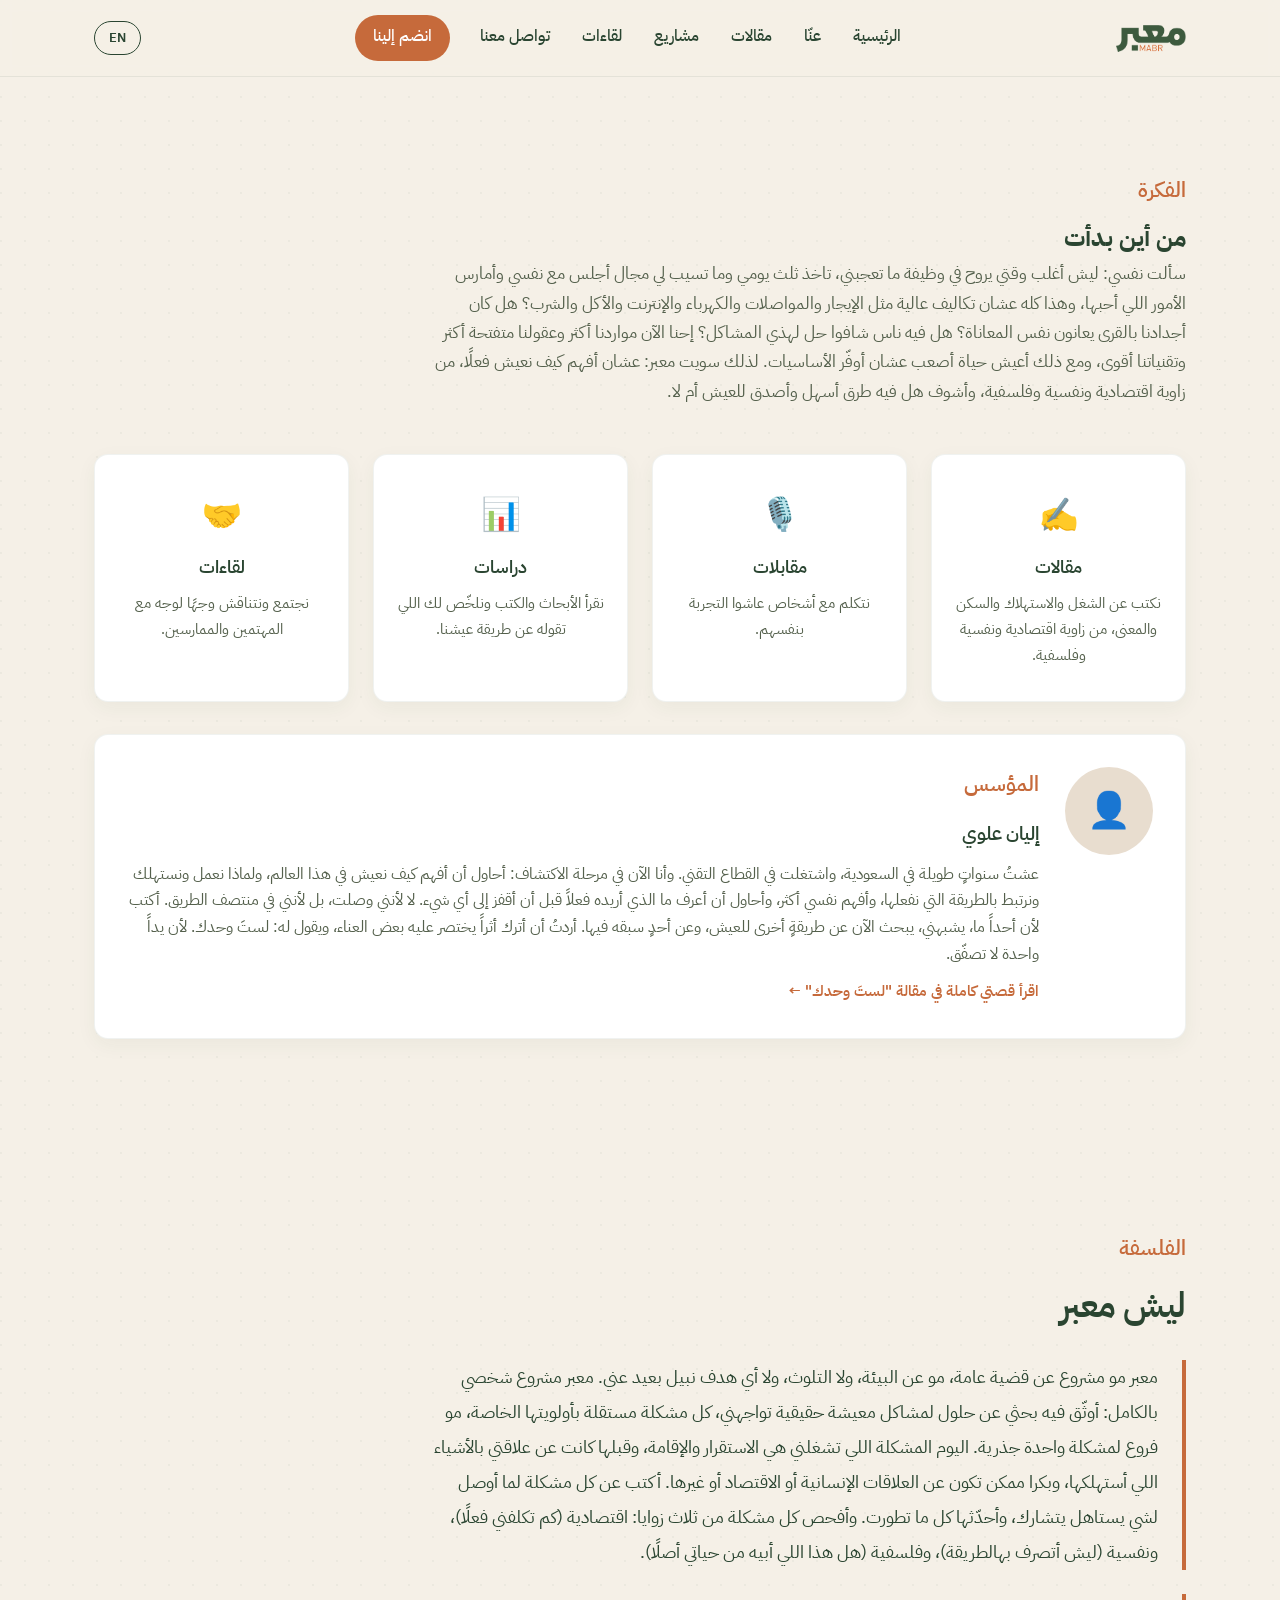
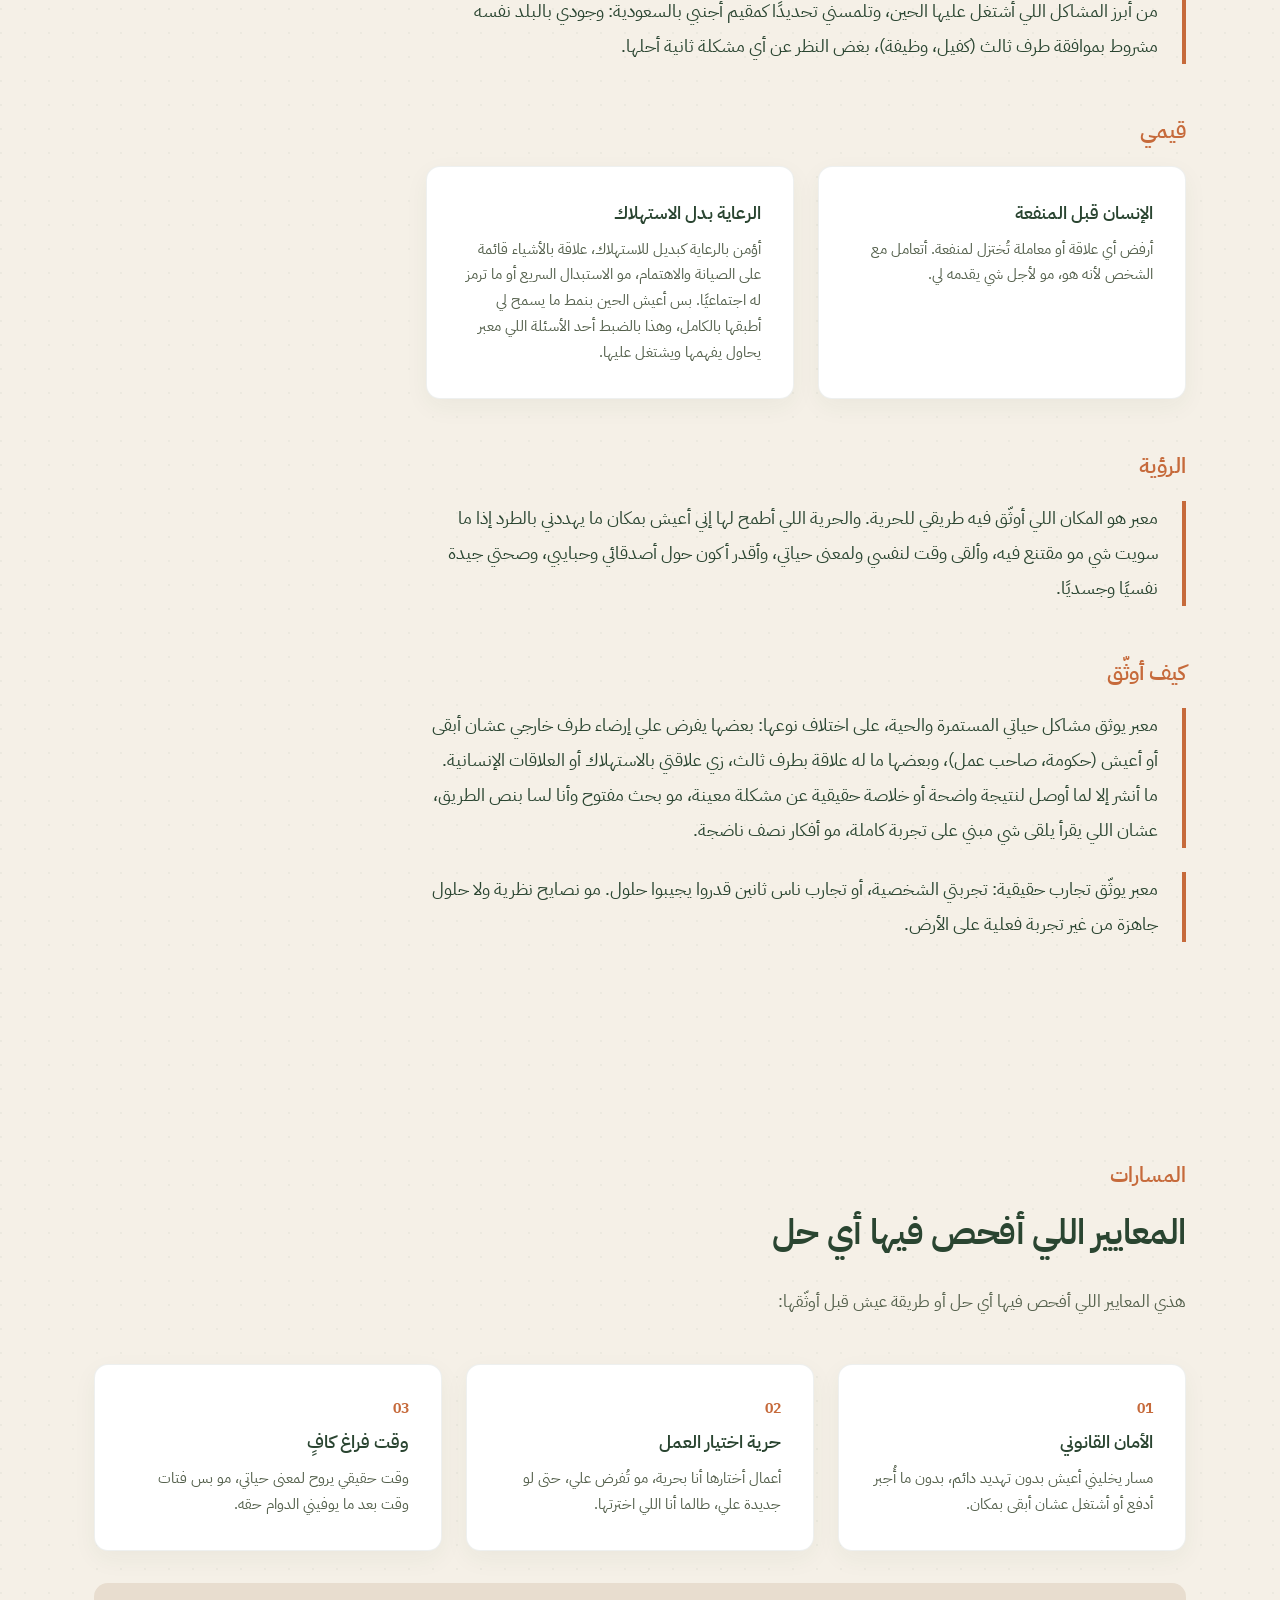
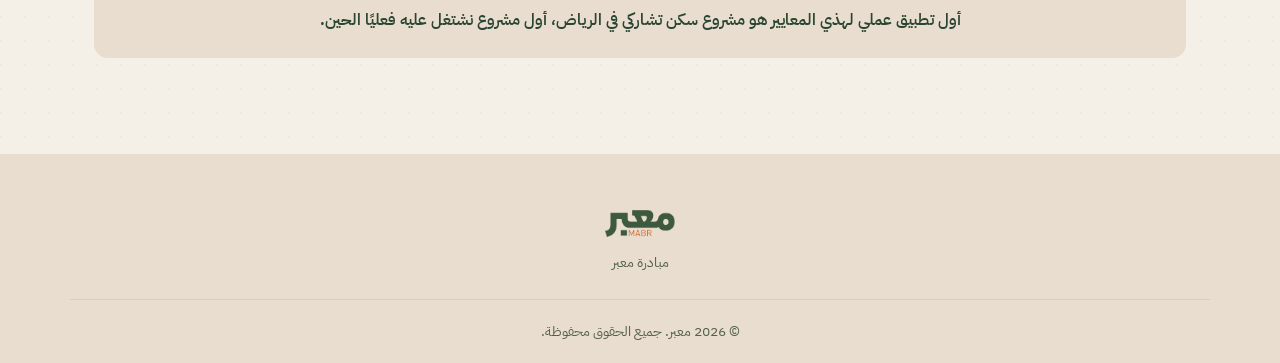
==== commit 7ed2bfac: "Reposition Mabr: how we live (economic, psychological, philosophical)" ====
--- a/about.html
+++ b/about.html
@@ -4,15 +4,15 @@
 <meta charset="UTF-8">
 <meta name="viewport" content="width=device-width, initial-scale=1.0">
 <title>عنّا | معبر</title>
-<meta name="description" content="معبر: الفكرة، الفلسفة، القيم، والمعايير اللي أفحص فيها أي حل أو مسار عيش بديل.">
+<meta name="description" content="معبر: الفكرة، والزوايا الثلاث (اقتصادية ونفسية وفلسفية)، والقيم والمعايير اللي أفحص فيها أي فكرة عن العيش.">
 <meta property="og:type" content="website">
 <meta property="og:title" content="عنّا | معبر">
-<meta property="og:description" content="معبر: الفكرة، الفلسفة، القيم، والمعايير اللي أفحص فيها أي حل أو مسار عيش بديل.">
+<meta property="og:description" content="معبر: الفكرة، والزوايا الثلاث (اقتصادية ونفسية وفلسفية)، والقيم والمعايير اللي أفحص فيها أي فكرة عن العيش.">
 <meta property="og:image" content="https://mabr.net/logo.png">
 <meta property="og:url" content="https://mabr.net/about.html">
 <meta name="twitter:card" content="summary">
 <meta name="twitter:title" content="عنّا | معبر">
-<meta name="twitter:description" content="معبر: الفكرة، الفلسفة، القيم، والمعايير اللي أفحص فيها أي حل أو مسار عيش بديل.">
+<meta name="twitter:description" content="معبر: الفكرة، والزوايا الثلاث (اقتصادية ونفسية وفلسفية)، والقيم والمعايير اللي أفحص فيها أي فكرة عن العيش.">
 <meta name="twitter:image" content="https://mabr.net/logo.png">
 <link rel="canonical" href="https://mabr.net/about.html">
 <link rel="preconnect" href="https://fonts.googleapis.com">
@@ -57,18 +57,14 @@
       <span class="section-tag" data-i18n="about_tag">الفكرة</span>
       <h1 data-i18n="about_title">من أين بدأت</h1>
       <p class="about-text" data-i18n="about_text">
-        سألت نفسي: ليش أغلب وقتي يروح في وظيفة ما تعجبني، تاخذ ثلث يومي وما تسيب لي مجال أجلس مع نفسي وأمارس الأمور
-        اللي أحبها، وهذا كله عشان تكاليف عالية مثل الإيجار والمواصلات والكهرباء والإنترنت والأكل والشرب؟ هل كان
-        أجدادنا بالقرى يعانون نفس المعاناة؟ هل فيه ناس شافوا حل لهذي المشاكل؟ إحنا الآن مواردنا أكثر وعقولنا متفتحة
-        أكثر وتقنياتنا أقوى، ومع ذلك أعيش حياة أصعب عشان أوفّر الأساسيات. لذلك سويت معبر: عشان أبحث وأشوف هل فيه طرق
-        حياة بديلة تسهّل علينا الوصول للأساسيات أم لا.
+        سألت نفسي: ليش أغلب وقتي يروح في وظيفة ما تعجبني، تاخذ ثلث يومي وما تسيب لي مجال أجلس مع نفسي وأمارس الأمور اللي أحبها، وهذا كله عشان تكاليف عالية مثل الإيجار والمواصلات والكهرباء والإنترنت والأكل والشرب؟ هل كان أجدادنا بالقرى يعانون نفس المعاناة؟ هل فيه ناس شافوا حل لهذي المشاكل؟ إحنا الآن مواردنا أكثر وعقولنا متفتحة أكثر وتقنياتنا أقوى، ومع ذلك أعيش حياة أصعب عشان أوفّر الأساسيات. لذلك سويت معبر: عشان أفهم كيف نعيش فعلًا، من زاوية اقتصادية ونفسية وفلسفية، وأشوف هل فيه طرق أسهل وأصدق للعيش أم لا.
       </p>
 
       <div class="pillars">
         <div class="pillar">
           <span class="pillar-icon">✍️</span>
           <h3 data-i18n="pillar1_title">مقالات</h3>
-          <p data-i18n="pillar1_text">نكتب عن تجارب وأنظمة عيش بعيدة عن المدينة.</p>
+          <p data-i18n="pillar1_text">نكتب عن الشغل والاستهلاك والسكن والمعنى، من زاوية اقتصادية ونفسية وفلسفية.</p>
         </div>
         <div class="pillar">
           <span class="pillar-icon">🎙️</span>
@@ -78,7 +74,7 @@
         <div class="pillar">
           <span class="pillar-icon">📊</span>
           <h3 data-i18n="pillar3_title">دراسات</h3>
-          <p data-i18n="pillar3_text">نقرأ ونلخّص لك نماذج عيش مستدامة من حول العالم.</p>
+          <p data-i18n="pillar3_text">نقرأ الأبحاث والكتب ونلخّص لك اللي تقوله عن طريقة عيشنا.</p>
         </div>
         <div class="pillar">
           <span class="pillar-icon">🤝</span>
@@ -96,11 +92,7 @@
           <span class="section-tag" data-i18n="founder_tag">المؤسس</span>
           <h3 data-i18n="founder_name">إليان علوي</h3>
           <p data-i18n="founder_bio">
-            عشتُ سنواتٍ طويلة في السعودية، واشتغلت في القطاع التقني. وأنا الآن في مرحلة الاكتشاف: أفهم عالم العيش
-            البديل، أو ما يُعرف بمجتمعات "Off-Grid"، أكثر، وأفهم نفسي أكثر، وأحاول أن أعرف ما الذي أريده فعلاً قبل أن
-            أقفز إلى أي شيء. لا لأنني وصلت، بل لأنني في منتصف الطريق. أكتب لأن أحداً ما، يشبهني، يبحث الآن عن طريقةٍ
-            أخرى للعيش، وعن أحدٍ سبقه فيها. أردتُ أن أترك أثراً يختصر عليه بعض العناء، ويقول له: لستَ وحدك. لأن يداً واحدة
-            لا تصفّق.
+            عشتُ سنواتٍ طويلة في السعودية، واشتغلت في القطاع التقني. وأنا الآن في مرحلة الاكتشاف: أحاول أن أفهم كيف نعيش في هذا العالم، ولماذا نعمل ونستهلك ونرتبط بالطريقة التي نفعلها، وأفهم نفسي أكثر، وأحاول أن أعرف ما الذي أريده فعلاً قبل أن أقفز إلى أي شيء. لا لأنني وصلت، بل لأنني في منتصف الطريق. أكتب لأن أحداً ما، يشبهني، يبحث الآن عن طريقةٍ أخرى للعيش، وعن أحدٍ سبقه فيها. أردتُ أن أترك أثراً يختصر عليه بعض العناء، ويقول له: لستَ وحدك. لأن يداً واحدة لا تصفّق.
           </p>
           <a href="article-1.html" class="founder-more" data-i18n="founder_more_link">اقرأ قصتي كاملة في مقالة "لستَ وحدك" ←</a>
         </div>
@@ -114,7 +106,7 @@
       <span class="section-tag" data-i18n="philosophy_tag">الفلسفة</span>
       <h2 data-i18n="philosophy_title">ليش معبر</h2>
       <p class="manifesto-text" data-i18n="philosophy_text1">
-        معبر مو مشروع عن قضية عامة، مو عن البيئة، ولا التلوث، ولا أي هدف نبيل بعيد عني. معبر مشروع شخصي بالكامل: أوثّق فيه بحثي عن حلول لمشاكل معيشة حقيقية تواجهني، كل مشكلة مستقلة بأولويتها الخاصة، مو فروع لمشكلة واحدة جذرية. اليوم المشكلة اللي تشغلني هي الاستقرار والإقامة، وقبلها كانت عن علاقتي بالأشياء اللي أستهلكها، وبكرا ممكن تكون عن العلاقات الإنسانية أو الاقتصاد أو غيرها. أكتب عن كل مشكلة لما أوصل لشي يستاهل يتشارك، وأحدّثها كل ما تطورت.
+        معبر مو مشروع عن قضية عامة، مو عن البيئة، ولا التلوث، ولا أي هدف نبيل بعيد عني. معبر مشروع شخصي بالكامل: أوثّق فيه بحثي عن حلول لمشاكل معيشة حقيقية تواجهني، كل مشكلة مستقلة بأولويتها الخاصة، مو فروع لمشكلة واحدة جذرية. اليوم المشكلة اللي تشغلني هي الاستقرار والإقامة، وقبلها كانت عن علاقتي بالأشياء اللي أستهلكها، وبكرا ممكن تكون عن العلاقات الإنسانية أو الاقتصاد أو غيرها. أكتب عن كل مشكلة لما أوصل لشي يستاهل يتشارك، وأحدّثها كل ما تطورت. وأفحص كل مشكلة من ثلاث زوايا: اقتصادية (كم تكلفني فعلًا)، ونفسية (ليش أتصرف بهالطريقة)، وفلسفية (هل هذا اللي أبيه من حياتي أصلًا).
       </p>
       <p class="manifesto-text" data-i18n="philosophy_text2">
         من أبرز المشاكل اللي أشتغل عليها الحين، وتلمسني تحديدًا كمقيم أجنبي بالسعودية: وجودي بالبلد نفسه مشروط بموافقة طرف ثالث (كفيل، وظيفة)، بغض النظر عن أي مشكلة ثانية أحلها.
@@ -153,7 +145,7 @@
       <span class="section-tag" data-i18n="criteria_tag">المسارات</span>
       <h2 data-i18n="criteria_title">المعايير اللي أفحص فيها أي حل</h2>
       <p class="lab-intro" data-i18n="criteria_intro">
-        هذي المعايير اللي أفحص فيها أي حل أو مسار بديل قبل أوثّقه:
+        هذي المعايير اللي أفحص فيها أي حل أو طريقة عيش قبل أوثّقها:
       </p>
 
       <div class="lab-grid">
@@ -194,6 +186,6 @@
   <p class="footer-copy" data-i18n="footer_copy">© 2026 معبر. جميع الحقوق محفوظة.</p>
 </footer>
 
-<script src="script.js?v=20260804"></script>
+<script src="script.js?v=20261019"></script>
 </body>
 </html>
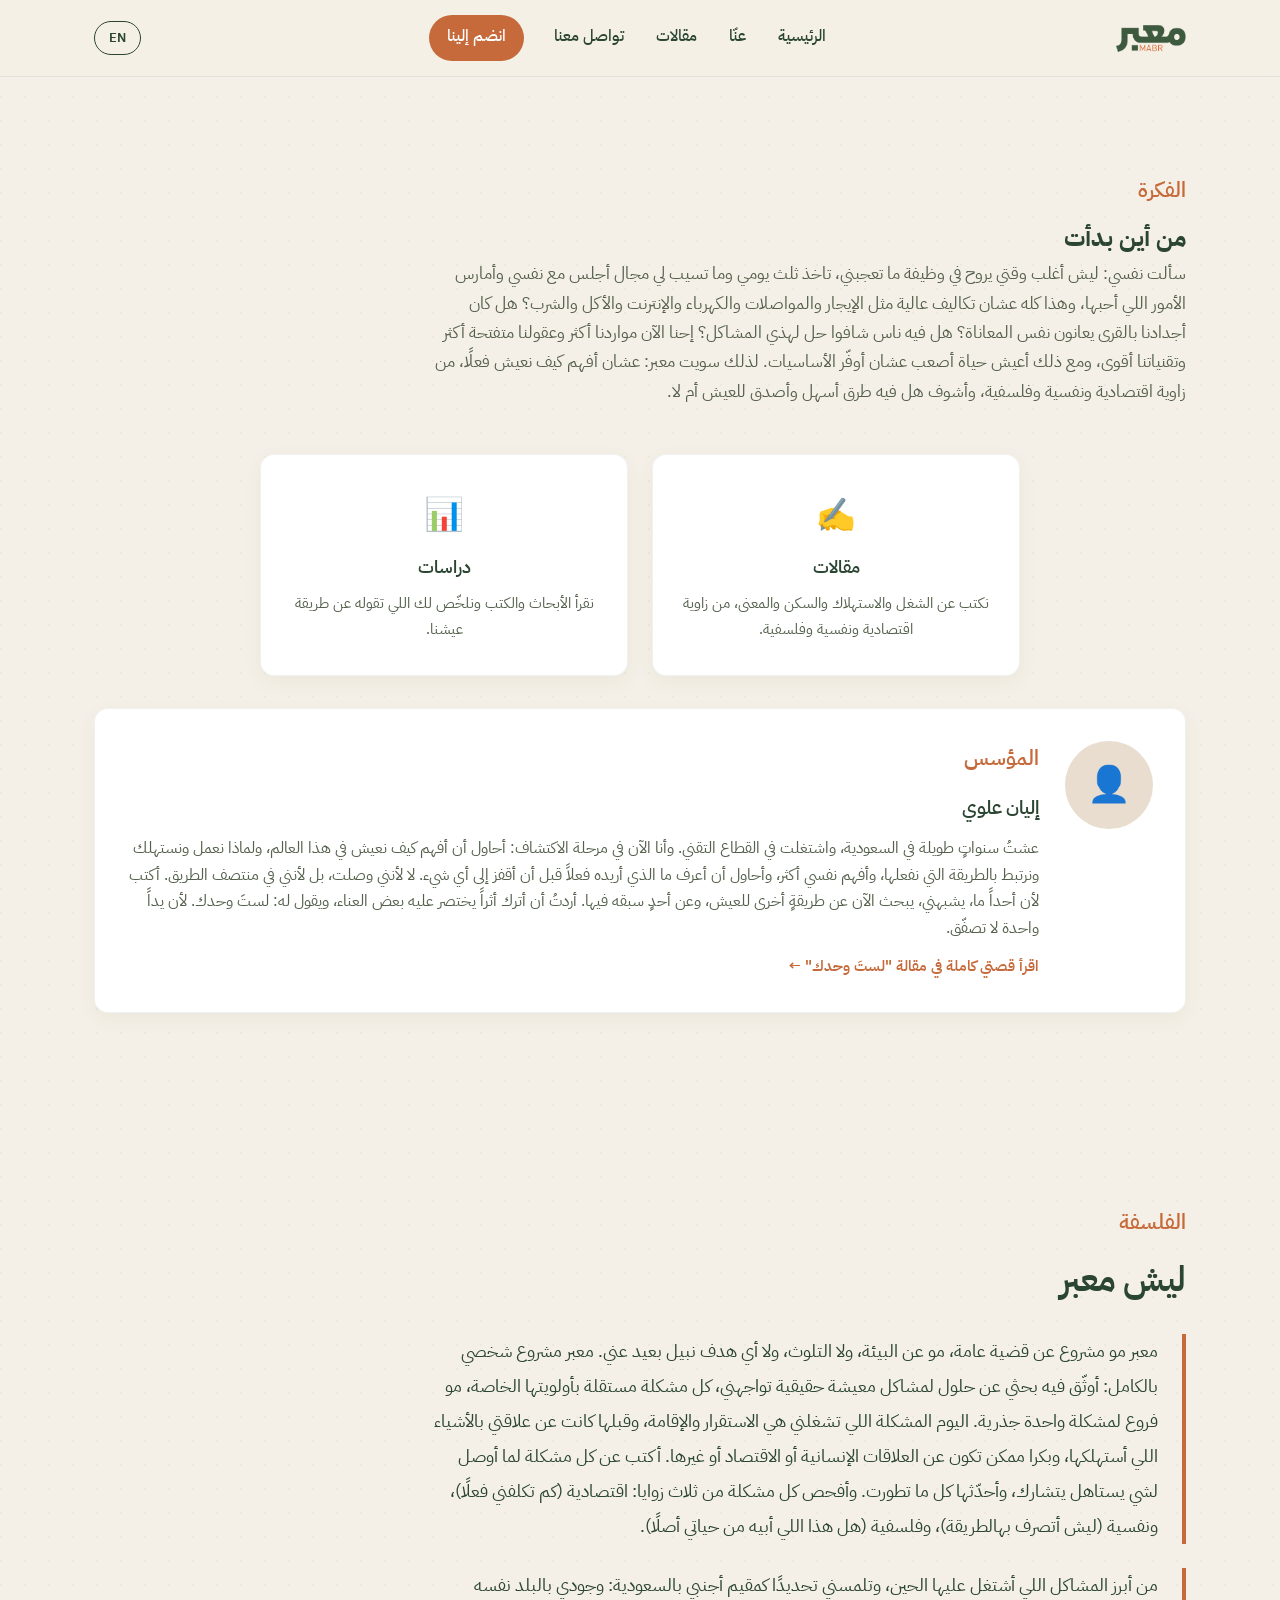
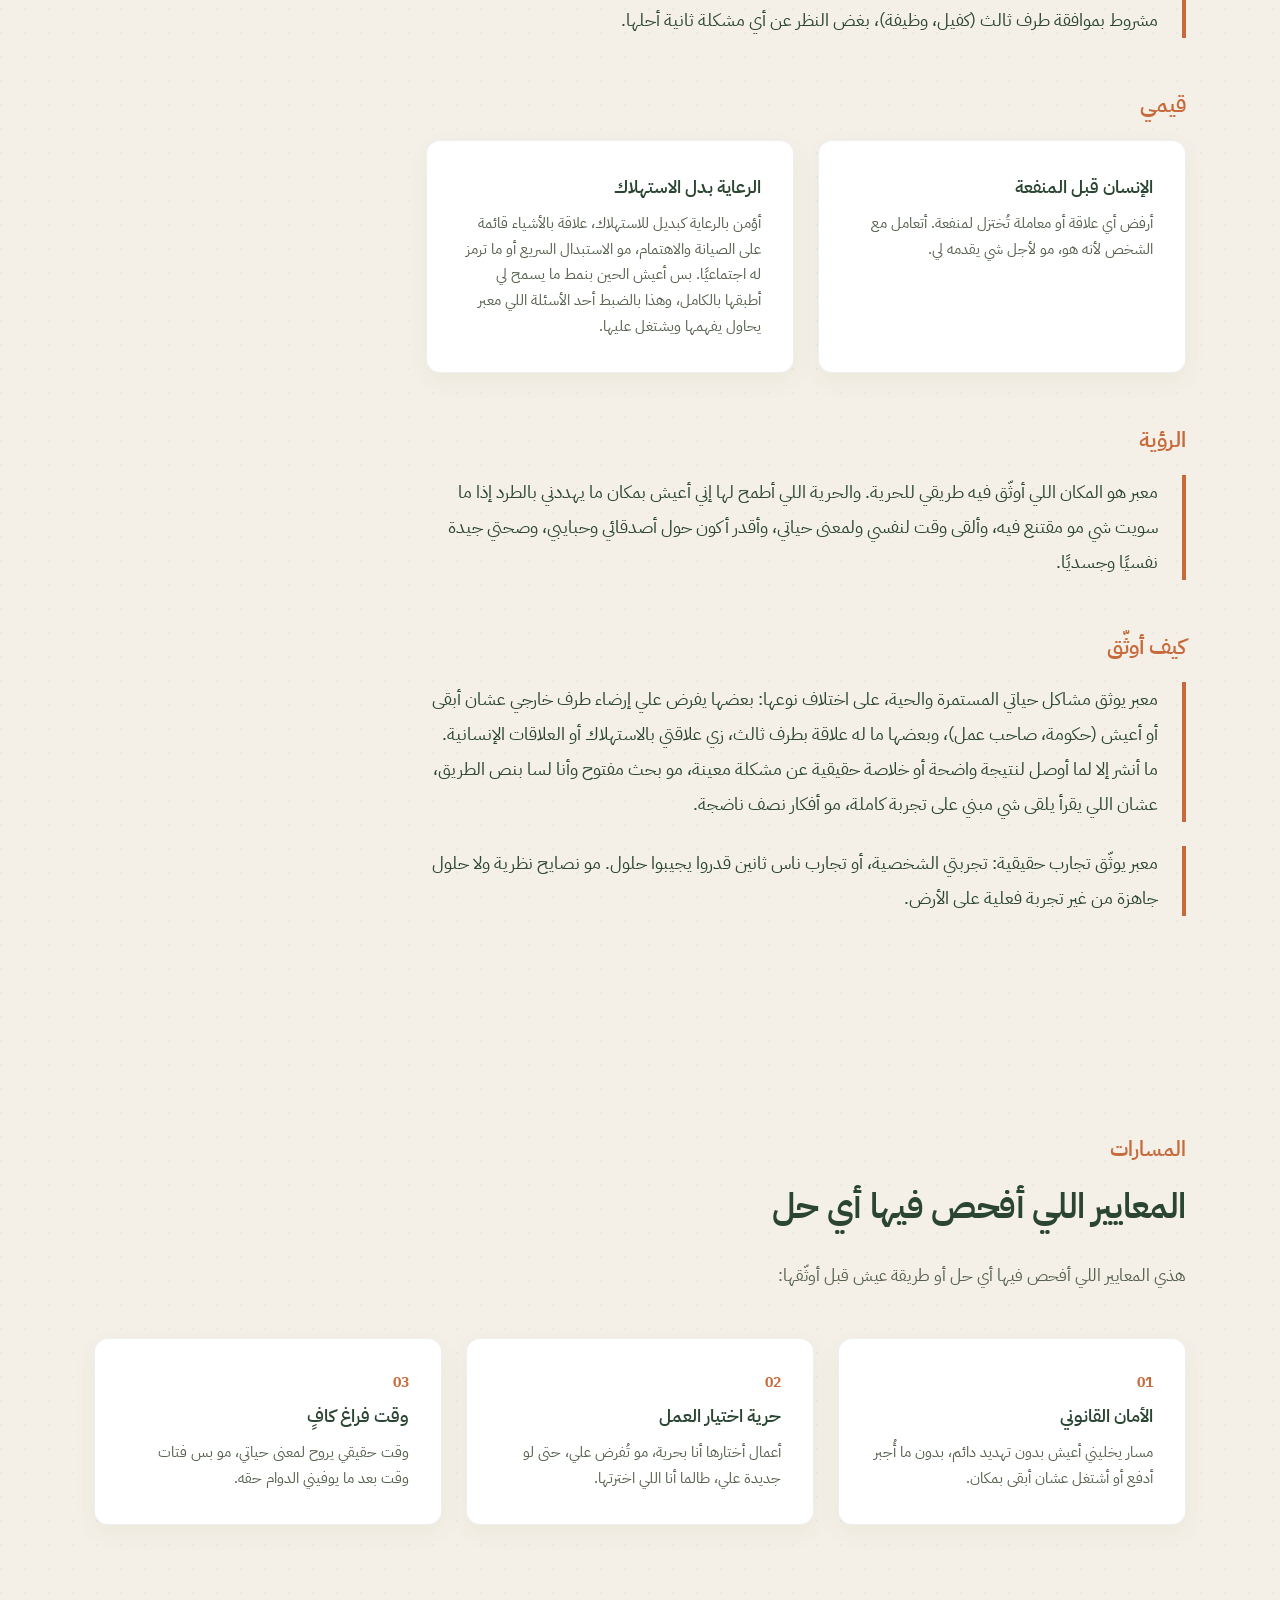
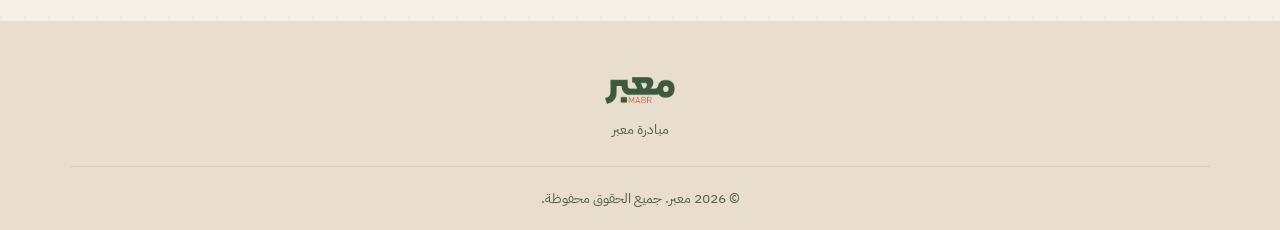
==== commit b4dd2cd6: "Simplify site: new title, drop projects/talks/coming-soon, new hero collage" ====
--- a/about.html
+++ b/about.html
@@ -20,7 +20,7 @@
 <link rel="icon" href="favicon-32.png" sizes="32x32" type="image/png">
 <link rel="icon" href="favicon-192.png" sizes="192x192" type="image/png">
 <link rel="apple-touch-icon" href="apple-touch-icon.png">
-<link rel="stylesheet" href="style.css?v=20260804">
+<link rel="stylesheet" href="style.css?v=20261019b">
 </head>
 <body class="lang-ar">
 
@@ -35,8 +35,6 @@
       <a href="index.html#home" data-i18n="nav_home">الرئيسية</a>
       <a href="about.html" data-i18n="nav_about">عنّا</a>
       <a href="articles.html" data-i18n="nav_articles">مقالات</a>
-      <a href="projects.html" data-i18n="nav_projects">مشاريع</a>
-      <a href="talks.html" data-i18n="nav_talks">لقاءات</a>
       <a href="contact.html" data-i18n="nav_contact">تواصل معنا</a>
       <a href="index.html#join" class="nav-cta" data-i18n="nav_join">انضم إلينا</a>
     </nav>
@@ -67,19 +65,9 @@
           <p data-i18n="pillar1_text">نكتب عن الشغل والاستهلاك والسكن والمعنى، من زاوية اقتصادية ونفسية وفلسفية.</p>
         </div>
         <div class="pillar">
-          <span class="pillar-icon">🎙️</span>
-          <h3 data-i18n="pillar2_title">مقابلات</h3>
-          <p data-i18n="pillar2_text">نتكلم مع أشخاص عاشوا التجربة بنفسهم.</p>
-        </div>
-        <div class="pillar">
           <span class="pillar-icon">📊</span>
           <h3 data-i18n="pillar3_title">دراسات</h3>
           <p data-i18n="pillar3_text">نقرأ الأبحاث والكتب ونلخّص لك اللي تقوله عن طريقة عيشنا.</p>
-        </div>
-        <div class="pillar">
-          <span class="pillar-icon">🤝</span>
-          <h3 data-i18n="pillar4_title">لقاءات</h3>
-          <p data-i18n="pillar4_text">نجتمع ونتناقش وجهًا لوجه مع المهتمين والممارسين.</p>
         </div>
       </div>
 
@@ -166,9 +154,6 @@
         </div>
       </div>
 
-      <p class="criteria-focus" data-i18n="criteria_focus">
-        أول تطبيق عملي لهذي المعايير هو مشروع سكن تشاركي في الرياض، أول مشروع نشتغل عليه فعليًا الحين.
-      </p>
     </div>
   </section>
 </main>
@@ -186,6 +171,6 @@
   <p class="footer-copy" data-i18n="footer_copy">© 2026 معبر. جميع الحقوق محفوظة.</p>
 </footer>
 
-<script src="script.js?v=20261019"></script>
+<script src="script.js?v=20261019b"></script>
 </body>
 </html>
--- a/style.css
+++ b/style.css
@@ -207,7 +207,7 @@
 /* ABOUT */
 .about-text{max-width:760px;color:var(--text-soft);font-size:1.08rem;margin-bottom:var(--sp-6);}
 .pillars{
-  display:grid;grid-template-columns:repeat(4,1fr);gap:var(--sp-4);
+  display:grid;grid-template-columns:repeat(2,1fr);gap:var(--sp-4);max-width:760px;margin-inline:auto;
 }
 .pillar{
   background:#fff;border-radius:var(--radius);padding:var(--sp-5) var(--sp-3);text-align:center;
@@ -328,7 +328,7 @@
 .project-link{color:var(--terracotta);font-weight:600;}
 
 /* EXPLORE (homepage teaser grid) */
-.explore-grid{display:grid;grid-template-columns:repeat(3,1fr);gap:var(--sp-4);margin-top:var(--sp-3);}
+.explore-grid{display:grid;grid-template-columns:repeat(2,1fr);gap:var(--sp-4);margin-top:var(--sp-3);max-width:860px;margin-inline:auto;}
 .explore-card{
   display:block;background:#fff;border-radius:var(--radius);padding:var(--sp-5);
   border:1px solid rgba(42,69,49,0.08);
